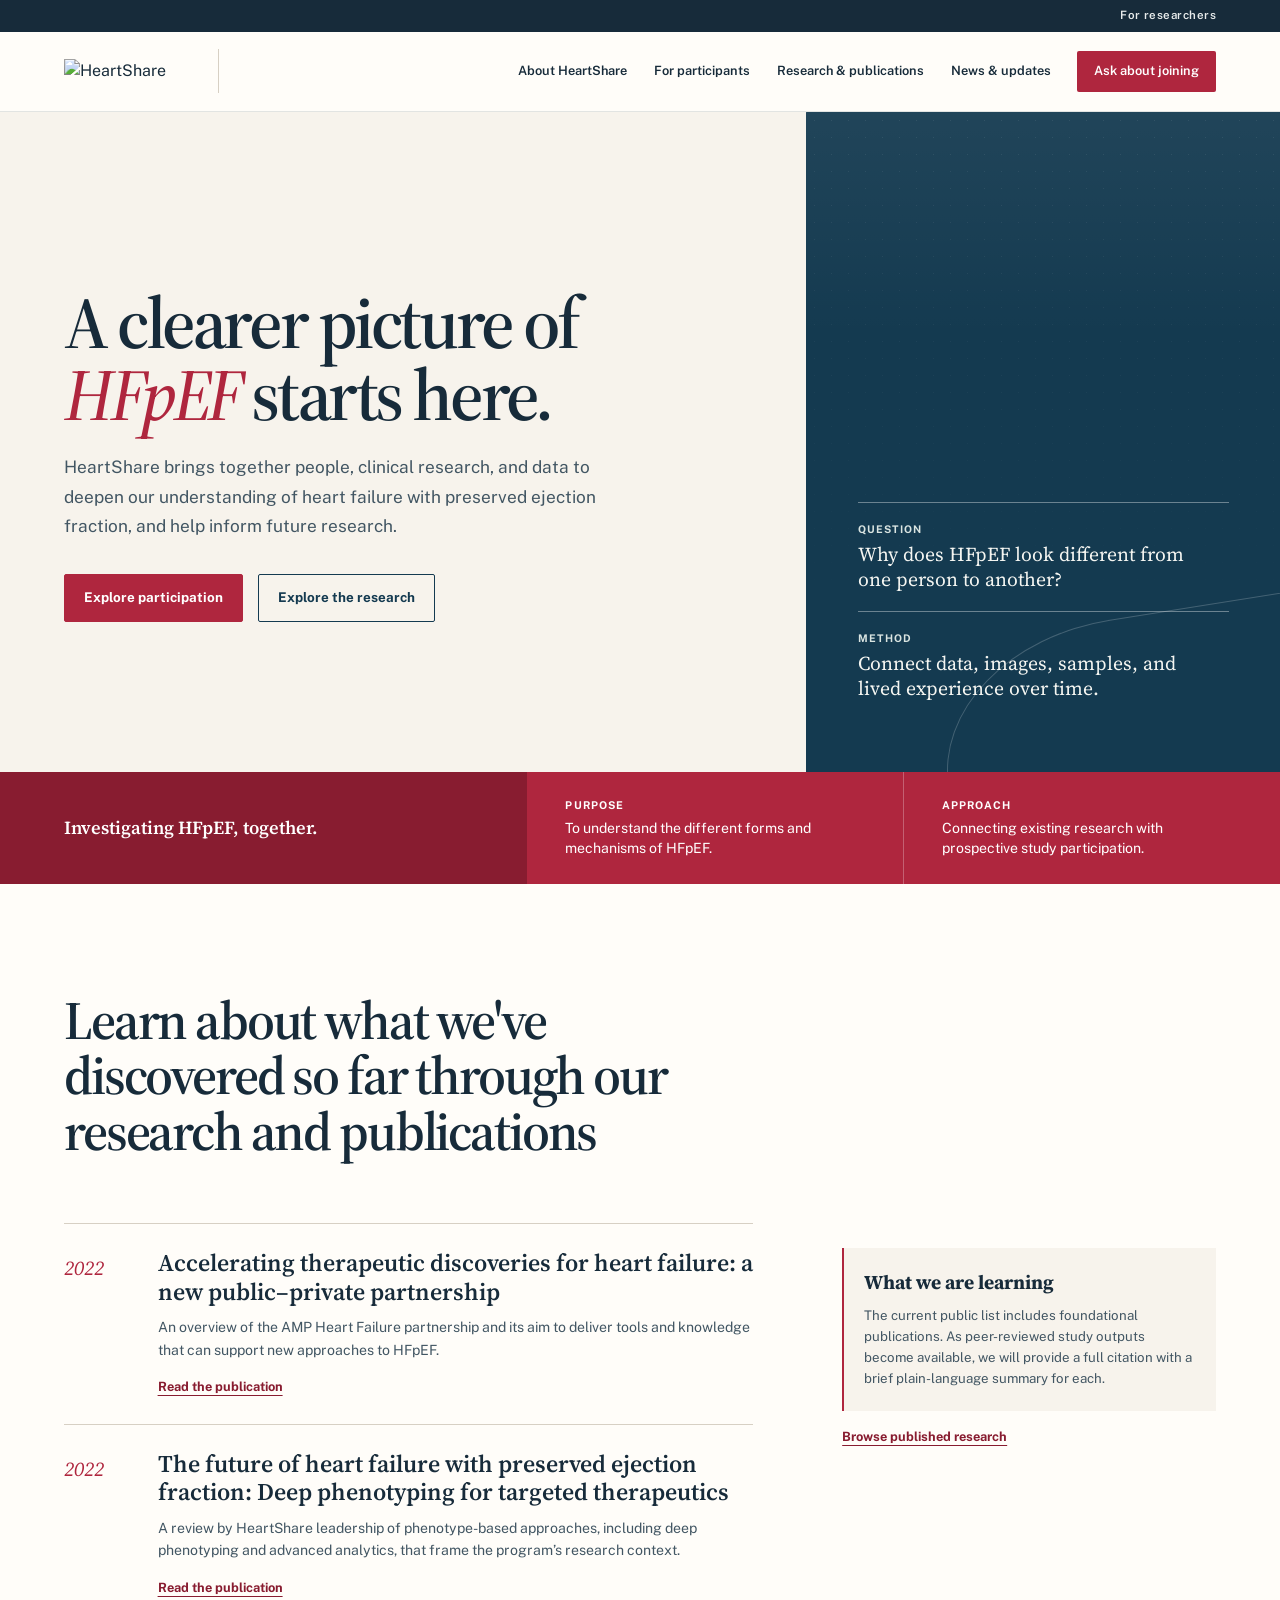
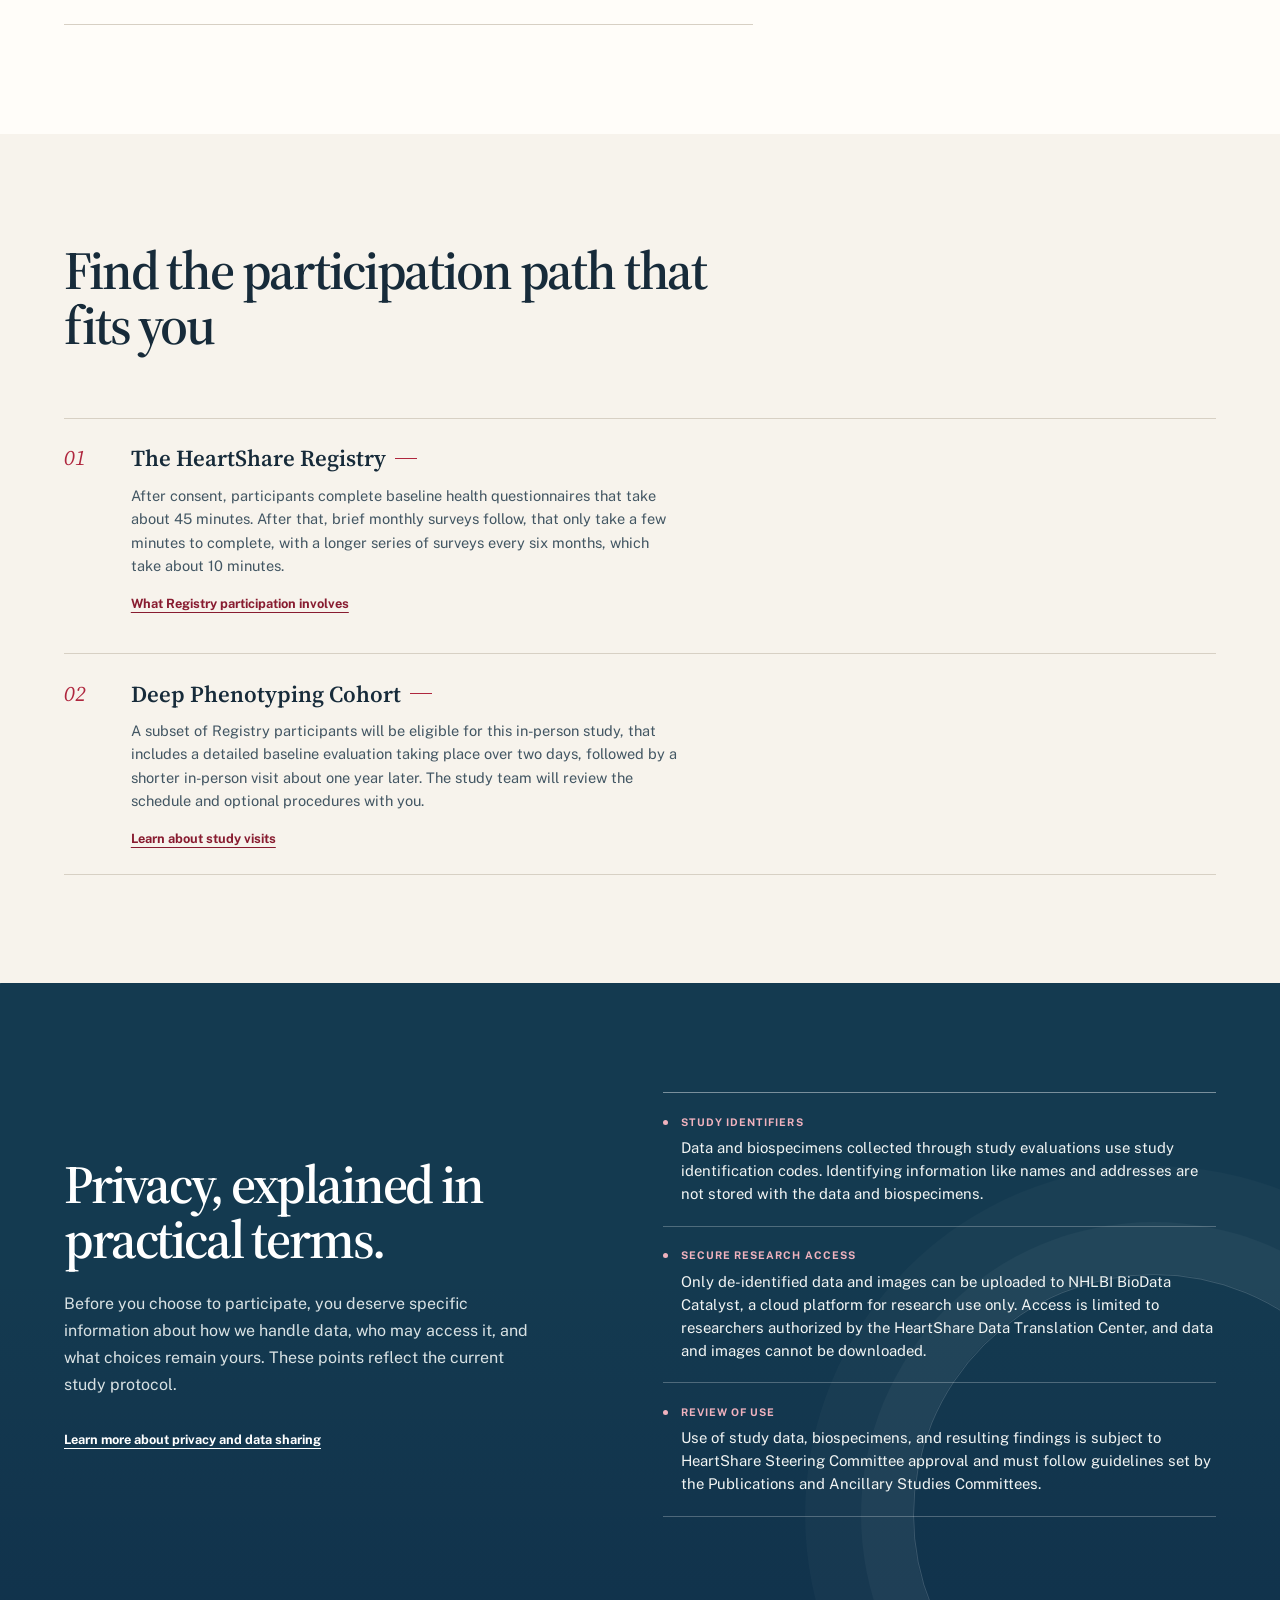
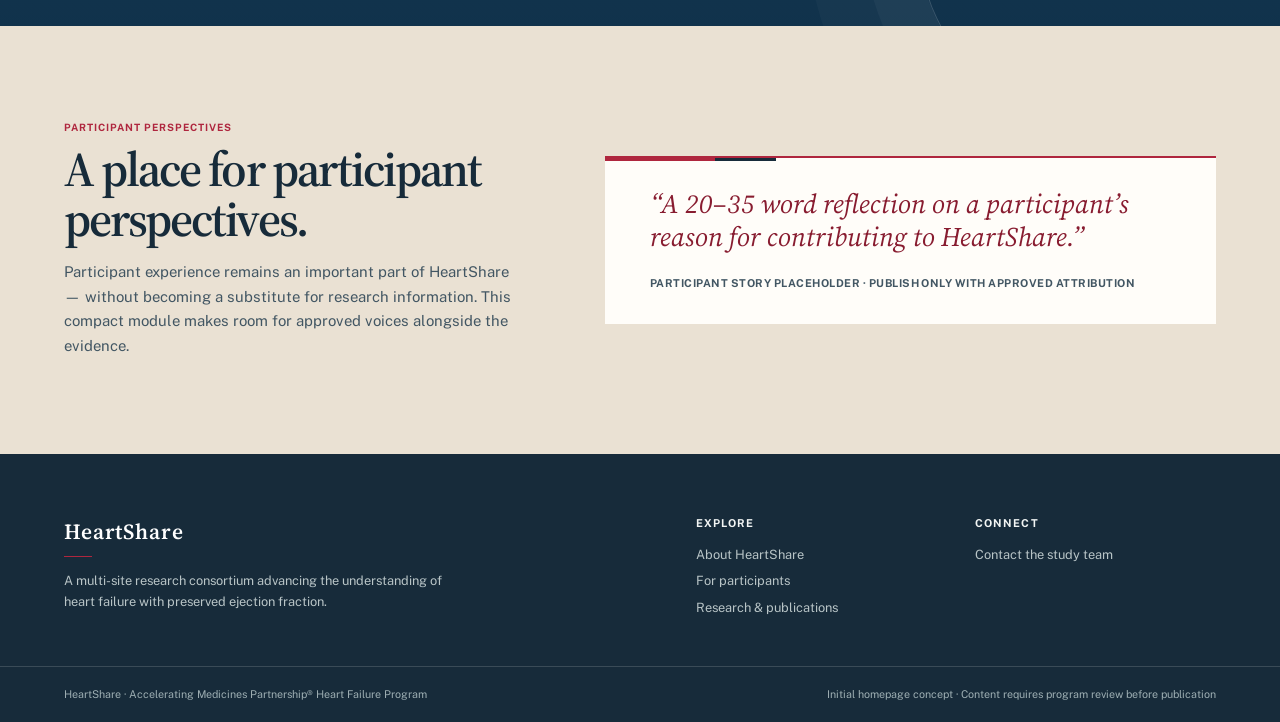
==== index.html @ 464f363c "Add files via upload" ====
<!doctype html>
<html lang="en">
  <!--
    Design: The Living Record, revised — an evidence-forward editorial healthcare experience.
    Principles: human contribution is present but not dominant; clinical clarity; research is legible; imagery is sparse and purposeful.
    Brand: official HeartShare logo recolored to the site’s original crimson #AF263E, ink blue #143A50, and charcoal #172B3A.
    Typography: Source Serif 4 for editorial display, Public Sans for highly legible operational content.
  -->
  <head>
    <meta charset="UTF-8" />
    <meta name="viewport" content="width=device-width, initial-scale=1.0, maximum-scale=1" />
    <meta name="description" content="HeartShare is an NIH/NHLBI-funded research program working to improve understanding of heart failure with preserved ejection fraction." />
    <title>HeartShare — Advancing understanding of HFpEF</title>
    <link rel="icon" type="image/png" href="images/heartshare-logo.png" />
    <link rel="preconnect" href="https://fonts.googleapis.com" />
    <link rel="preconnect" href="https://fonts.gstatic.com" crossorigin />
    <link href="https://fonts.googleapis.com/css2?family=Public+Sans:ital,wght@0,400;0,500;0,600;0,700;1,400&family=Source+Serif+4:ital,opsz,wght@0,8..60,500;0,8..60,600;0,8..60,700;1,8..60,500;1,8..60,600&display=swap" rel="stylesheet" />
    <style>
      /* The Living Record: a low-imagery research journal, made warm and participant-aware. */
      :root {
        --cream:#f7f3ec; --paper:#fffdf9; --oat:#eae1d3; --ink:#172b3a; --ink-soft:#425663;
        --navy:#143a50; --crimson:#af263e; --crimson-deep:#881c30; --sage:#a8b6a4; --sage-pale:#dce4d8;
        --line:#d7d0c4; --sans:"Public Sans",Arial,sans-serif; --serif:"Source Serif 4",Georgia,serif;
        --ease-out:cubic-bezier(.23,1,.32,1); --page-edge:clamp(1.25rem,5vw,5.5rem);
      }
      *{box-sizing:border-box} html{scroll-behavior:smooth} body{margin:0;color:var(--ink);background:var(--paper);font-family:var(--sans);font-size:16px;line-height:1.55;-webkit-font-smoothing:antialiased} img{display:block;max-width:100%} a{color:inherit} a:focus-visible,button:focus-visible{outline:3px solid var(--crimson);outline-offset:4px}
      .skip-link{position:absolute;top:-4rem;left:1rem;z-index:100;padding:.7rem 1rem;color:#fff;background:var(--navy);border-radius:3px}.skip-link:focus{top:1rem}
      .utility-bar{display:flex;justify-content:flex-end;align-items:center;gap:1.25rem;padding:.43rem var(--page-edge);color:#e8ecec;background:var(--ink);font-size:.72rem;font-weight:600;letter-spacing:.04em}.utility-bar a{text-decoration:none}.utility-bar a:hover{text-decoration:underline;text-underline-offset:3px}
      .site-header{position:sticky;top:0;z-index:30;display:flex;align-items:center;min-height:80px;padding:0 var(--page-edge);background:rgba(255,253,249,.96);border-bottom:1px solid rgba(23,43,58,.12);backdrop-filter:blur(12px)}
      .brand{display:inline-flex;align-items:center;gap:.74rem;min-width:max-content;text-decoration:none}.brand img{width:42px;height:42px;object-fit:contain}.brand-type{display:flex;flex-direction:column;line-height:1}.brand-name{font-size:1.08rem;font-weight:700;letter-spacing:.115em}.brand-subtitle{margin-top:.32rem;color:var(--ink-soft);font-size:.55rem;font-weight:600;letter-spacing:.07em}
      .main-nav{display:flex;align-items:center;gap:clamp(1rem,2.1vw,2.05rem);margin-left:auto}.main-nav a{position:relative;padding:.5rem 0;color:var(--ink);font-size:.8rem;font-weight:600;text-decoration:none}.main-nav a:not(.nav-cta)::after{position:absolute;right:0;bottom:.15rem;left:0;height:1px;content:"";background:var(--crimson);transform:scaleX(0);transform-origin:right;transition:transform 180ms var(--ease-out)}.main-nav a:not(.nav-cta):hover::after{transform:scaleX(1);transform-origin:left}.main-nav .nav-cta{padding:.66rem 1.05rem;color:#fff;background:var(--crimson);border-radius:2px;transition:background 160ms var(--ease-out),transform 160ms var(--ease-out)}.main-nav .nav-cta:hover{background:var(--crimson-deep)}.main-nav .nav-cta:active,.button:active{transform:scale(.97)}.menu-button{display:none;margin-left:auto;padding:.55rem;color:var(--ink);background:transparent;border:0;font:inherit;font-size:.82rem;font-weight:700}
      main{overflow:hidden} h1,h2,h3,p{margin-top:0}.hero{display:grid;grid-template-columns:minmax(0,1.26fr) minmax(290px,.74fr);min-height:min(660px,calc(100vh - 108px));background:var(--cream)}.hero-copy{display:flex;flex-direction:column;align-items:flex-start;justify-content:center;padding:clamp(4rem,9vw,8.4rem) clamp(1.25rem,6vw,7rem) clamp(4rem,7vw,6rem) var(--page-edge)}.program-label{display:inline-flex;align-items:center;gap:.7rem;margin:0 0 1.3rem;color:var(--crimson);font-size:.7rem;font-weight:700;letter-spacing:.12em;text-transform:uppercase}.program-label::before{width:27px;height:1px;content:"";background:currentColor}h1{max-width:650px;margin-bottom:1.45rem;font-family:var(--serif);font-size:clamp(3.15rem,5.7vw,6.1rem);font-weight:600;line-height:.98;letter-spacing:-.047em}h1 em{color:var(--crimson);font-weight:500}.hero-description{max-width:555px;margin-bottom:2rem;color:var(--ink-soft);font-size:clamp(1rem,1.35vw,1.16rem);line-height:1.7}.hero-actions{display:flex;flex-wrap:wrap;gap:.9rem}.button{display:inline-flex;align-items:center;justify-content:center;min-height:48px;padding:.78rem 1.2rem;border:1px solid var(--navy);border-radius:2px;font-size:.84rem;font-weight:700;text-decoration:none;transition:color 160ms var(--ease-out),background 160ms var(--ease-out),transform 160ms var(--ease-out)}.button-primary{color:#fff;background:var(--navy)}.button-primary:hover{background:var(--crimson);border-color:var(--crimson)}.button-secondary{color:var(--navy);background:transparent}.button-secondary:hover{color:var(--crimson);border-color:var(--crimson)}.hero-note{margin:1.4rem 0 0;color:var(--ink-soft);font-size:.77rem}
      .hero-record{position:relative;display:flex;flex-direction:column;justify-content:flex-end;min-height:100%;padding:clamp(2rem,4vw,4rem);color:#f4f5f1;background:var(--navy);overflow:hidden}.hero-record::before{position:absolute;top:0;right:0;bottom:0;left:0;content:"";opacity:.44;background-image:radial-gradient(rgba(255,255,255,.24) .8px,transparent .8px);background-size:17px 17px;mask-image:linear-gradient(180deg,black,transparent 77%)}.record-kicker,.record-lines,.record-figure{position:relative;z-index:1}.record-kicker{margin:0 0:auto;color:#f3bec8;font-size:.68rem;font-weight:700;letter-spacing:.11em;text-transform:uppercase}.record-line{padding:1.15rem 0;border-top:1px solid rgba(255,255,255,.37)}.record-line span{display:block;margin-bottom:.35rem;color:#d9e4e1;font-size:.66rem;font-weight:700;letter-spacing:.1em;text-transform:uppercase}.record-line p{max-width:335px;margin:0;font-family:var(--serif);font-size:1.23rem;line-height:1.26}.record-figure{width:100%;margin-top:2rem;padding-top:1.2rem;border-top:1px solid rgba(255,255,255,.37);color:#ced8d7;font-size:.72rem;line-height:1.5}.record-figure strong{color:#fff}
      .record-ribbon{display:grid;grid-template-columns:minmax(220px,1.4fr) repeat(2,minmax(180px,1fr));color:#fff;background:var(--crimson)}.ribbon-intro,.ribbon-fact{padding:1.6rem var(--page-edge)}.ribbon-intro{display:flex;align-items:center;gap:1rem;background:var(--crimson-deep)}.ribbon-intro img{width:32px;height:32px;filter:brightness(0) invert(1)}.ribbon-intro strong{font-family:var(--serif);font-size:1.15rem;font-weight:600;line-height:1.2}.ribbon-fact{padding-left:clamp(1.25rem,3vw,3.4rem);border-right:1px solid rgba(255,255,255,.27)}.ribbon-fact:last-child{border-right:0}.ribbon-fact span{display:block;margin-bottom:.25rem;font-size:.67rem;font-weight:700;letter-spacing:.1em;text-transform:uppercase}.ribbon-fact p{margin:0;font-size:.88rem;line-height:1.45}
      .section{padding:clamp(4.8rem,8.5vw,8.5rem) var(--page-edge)}.section-head{display:grid;grid-template-columns:minmax(0,1.12fr) minmax(260px,.58fr);gap:clamp(2rem,7vw,8rem);align-items:end;max-width:1280px;margin:0 auto clamp(2.7rem,5vw,4.5rem)}.section-head h2,.trust-content h2{margin-bottom:0;font-family:var(--serif);font-size:clamp(2.55rem,4.2vw,4.4rem);font-weight:600;line-height:1.03;letter-spacing:-.04em}.section-head p{max-width:390px;margin:0 0 .25rem;color:var(--ink-soft);font-size:.97rem;line-height:1.65}.section-head p::before{display:block;width:36px;height:1px;margin-bottom:1rem;content:"";background:var(--crimson)}
      .research{background:var(--paper)}.research-layout{display:grid;grid-template-columns:minmax(0,1.05fr) minmax(290px,.57fr);gap:clamp(2rem,7vw,7.5rem);max-width:1280px;margin:auto}.publication-list{border-top:1px solid var(--line)}.publication{display:grid;grid-template-columns:76px minmax(0,1fr);gap:1.1rem;padding:1.55rem 0;border-bottom:1px solid var(--line)}.publication-year{padding-top:.25rem;color:var(--crimson);font-family:var(--serif);font-size:1.28rem;font-style:italic}.publication-type{display:block;margin-bottom:.54rem;color:var(--ink-soft);font-size:.67rem;font-weight:700;letter-spacing:.09em;text-transform:uppercase}.publication h3{max-width:650px;margin:0 0 .6rem;font-family:var(--serif);font-size:1.5rem;font-weight:600;line-height:1.2}.publication p{max-width:610px;margin:0;color:var(--ink-soft);font-size:.88rem;line-height:1.6}.inline-link{display:inline-block;margin-top:1rem;color:var(--crimson-deep);font-size:.8rem;font-weight:700;text-decoration-thickness:1px;text-underline-offset:.26rem}.inline-link:hover{color:var(--navy)}.research-aside{align-self:start;padding-top:.2rem}.research-aside figure{margin:0}.research-aside img{width:100%;aspect-ratio:3 / 2;object-fit:cover;border-bottom:4px solid var(--crimson)}.research-aside figcaption{padding:1rem 0;color:var(--ink-soft);font-size:.74rem;line-height:1.5}.research-note{margin-top:1.35rem;padding:1.25rem 1.25rem 1.35rem;border-left:2px solid var(--crimson);background:var(--cream)}.research-note h3{margin:0 0 .45rem;font-family:var(--serif);font-size:1.22rem}.research-note p{margin:0;color:var(--ink-soft);font-size:.83rem;line-height:1.58}
      .participation{background:var(--cream)}.participation-layout{display:grid;grid-template-columns:1fr;max-width:1280px;margin:auto}.participation-mark{display:flex;flex-direction:column;justify-content:space-between;min-height:380px;padding:1.45rem 0 1rem;border-top:2px solid var(--navy);border-bottom:1px solid var(--line)}.participation-mark span{color:var(--crimson);font-size:.67rem;font-weight:700;letter-spacing:.1em;text-transform:uppercase}.participation-mark strong{max-width:310px;font-family:var(--serif);font-size:clamp(2rem,3.4vw,3.15rem);font-weight:600;line-height:1.05;letter-spacing:-.04em}.participation-mark p{margin:0;color:var(--ink-soft);font-size:.85rem;line-height:1.58}.pathways{display:grid;gap:.9rem}.pathway{display:grid;grid-template-columns:50px minmax(0,1fr);gap:1.05rem;padding:1.42rem 0;border-top:1px solid var(--line)}.pathway:last-child{border-bottom:1px solid var(--line)}.path-number{color:var(--crimson);font-family:var(--serif);font-size:1.35rem;font-style:italic}.pathway h3{margin:0 0 .42rem;font-family:var(--serif);font-size:1.43rem;font-weight:600}.pathway p{max-width:550px;margin:0;color:var(--ink-soft);font-size:.91rem;line-height:1.62}
      .trust-section{position:relative;padding:0;color:#fff;background:var(--navy);overflow:hidden}.trust-section::before{position:absolute;inset:auto -9% -130px auto;width:480px;height:480px;content:"";border:1px solid rgba(255,255,255,.17);border-radius:50%;box-shadow:0 0 0 52px rgba(255,255,255,.035),0 0 0 108px rgba(255,255,255,.024)}.trust-wrap{position:relative;z-index:1;display:grid;grid-template-columns:minmax(0,.84fr) minmax(330px,.96fr);gap:clamp(2rem,9vw,10rem);max-width:1280px;min-height:570px;margin:auto;padding:clamp(4.8rem,8.5vw,8rem) var(--page-edge)}.trust-content{align-self:center}.trust-content h2{max-width:540px;margin-bottom:1.4rem}.trust-content p{max-width:500px;color:#d9e2e4;font-size:1rem;line-height:1.7}.trust-content .inline-link{color:#fff}.trust-content .inline-link:hover{color:#f7cdd5}.trust-facts{align-self:center;border-top:1px solid rgba(255,255,255,.43)}.trust-fact{padding:1.28rem 0;border-bottom:1px solid rgba(255,255,255,.25)}.trust-fact span{display:block;margin-bottom:.38rem;color:#f0b2be;font-size:.66rem;font-weight:700;letter-spacing:.1em;text-transform:uppercase}.trust-fact p{margin:0;color:#f2f5f4;font-size:.93rem;line-height:1.55}.trust-note{margin-top:1rem!important;color:#bfd0d5!important;font-size:.74rem!important;line-height:1.5!important}
      .community-section{padding:clamp(4.6rem,7.5vw,7rem) var(--page-edge);background:var(--oat)}.community-inner{display:grid;grid-template-columns:minmax(0,.85fr) minmax(280px,1.15fr);gap:clamp(2rem,7vw,8rem);align-items:center;max-width:1280px;margin:auto}.community-inner h2{margin-bottom:1rem;font-family:var(--serif);font-size:clamp(2.25rem,3.8vw,3.8rem);font-weight:600;line-height:1.03;letter-spacing:-.04em}.community-inner p{max-width:470px;margin:0;color:var(--ink-soft);font-size:.93rem;line-height:1.65}.community-quote{padding:1.8rem clamp(1.5rem,3.5vw,2.8rem);border-top:2px solid var(--crimson);background:var(--paper)}.community-quote blockquote{margin:0 0 1rem;color:var(--crimson-deep);font-family:var(--serif);font-size:clamp(1.25rem,2.1vw,1.8rem);font-style:italic;line-height:1.25}.community-quote cite{color:var(--ink-soft);font-size:.68rem;font-style:normal;font-weight:700;letter-spacing:.045em;text-transform:uppercase}
      .next-section{padding-bottom:clamp(4.8rem,8.5vw,8rem);background:var(--cream)}.next-inner{display:grid;grid-template-columns:minmax(0,1fr) minmax(260px,.7fr);gap:2rem;align-items:end;max-width:1280px;margin:auto;padding:clamp(4.6rem,7.5vw,7.2rem) var(--page-edge) 0;border-top:1px solid var(--line)}.next-inner h2{max-width:720px;margin-bottom:0;font-family:var(--serif);font-size:clamp(2.4rem,4.4vw,4.35rem);font-weight:600;line-height:1.04;letter-spacing:-.04em}.next-links{display:flex;flex-direction:column;align-items:flex-start;gap:.8rem}.next-links .button{min-width:210px}
      footer{color:#e5ecec;background:var(--ink)}.footer-main{display:grid;grid-template-columns:minmax(240px,1.6fr) repeat(2,minmax(130px,.65fr));gap:2.4rem;max-width:1280px;margin:auto;padding:3.8rem var(--page-edge) 2.6rem}.footer-brand{margin-bottom:.9rem}.footer-brand .brand-name,.footer-brand .brand-subtitle{color:#fff}.footer-copy{max-width:380px;margin:0;color:#b9c5c7;font-size:.8rem;line-height:1.6}.footer-column h3{margin:0 0 .8rem;color:#f2f5f4;font-size:.68rem;letter-spacing:.1em;text-transform:uppercase}.footer-column a{display:block;width:fit-content;margin:.42rem 0;color:#b9c5c7;font-size:.8rem;text-decoration:none}.footer-column a:hover{color:#fff;text-decoration:underline;text-underline-offset:3px}.footer-bottom{display:flex;flex-wrap:wrap;justify-content:space-between;gap:.5rem 1.5rem;max-width:1280px;margin:auto;padding:1.2rem var(--page-edge);border-top:1px solid rgba(255,255,255,.15);color:#9eafb3;font-size:.67rem}
      @media (prefers-reduced-motion:no-preference){.hero-copy{animation:rise-in 620ms var(--ease-out) both}.hero-record{animation:fade-in 720ms var(--ease-out) 80ms both}@keyframes rise-in{from{opacity:0;transform:translateY(18px)}to{opacity:1;transform:translateY(0)}}@keyframes fade-in{from{opacity:0}to{opacity:1}}}
      @media(max-width:1000px){.main-nav{gap:1rem}.main-nav a{font-size:.72rem}.hero{grid-template-columns:minmax(0,1.1fr) minmax(260px,.72fr)}.hero-copy{padding-right:2rem}}
      @media(max-width:780px){.utility-bar{justify-content:center}.site-header{min-height:70px}.brand img{width:36px;height:36px}.brand-name{font-size:.95rem}.brand-subtitle{font-size:.49rem}.menu-button{display:inline-flex}.main-nav{position:absolute;top:100%;right:0;left:0;display:none;padding:.9rem var(--page-edge) 1.3rem;background:var(--paper);border-bottom:1px solid var(--line);box-shadow:0 12px 20px rgba(23,43,58,.09)}.main-nav[data-open="true"]{display:grid;gap:.25rem}.main-nav a{padding:.72rem 0;font-size:.9rem}.main-nav .nav-cta{display:inline-flex;width:fit-content;margin-top:.5rem;padding:.62rem .9rem}.hero,.research-layout,.participation-layout,.trust-wrap,.community-inner,.next-inner,.footer-main{grid-template-columns:1fr}.hero-copy{padding:4.5rem var(--page-edge) 3rem}.hero-record{min-height:380px;padding:2rem var(--page-edge)}.record-kicker{margin-bottom:3rem}.record-figure{margin-top:1.3rem}.record-ribbon{grid-template-columns:1fr}.ribbon-intro,.ribbon-fact{padding:1.2rem var(--page-edge)}.ribbon-fact{border-right:0;border-bottom:1px solid rgba(255,255,255,.24)}.section-head{grid-template-columns:1fr;gap:1.4rem;margin-bottom:2.5rem}.research-layout{gap:2.6rem}.research-aside{max-width:560px}.participation-mark{min-height:240px}.trust-wrap{min-height:0}.next-links{margin-top:.5rem}.footer-main{gap:1.8rem}}
      @media(max-width:460px){.utility-bar{gap:.8rem;padding-inline:1rem;font-size:.62rem}h1{font-size:3.05rem}.hero-actions,.hero-actions .button{width:100%}.publication{grid-template-columns:48px minmax(0,1fr)}.publication h3{font-size:1.3rem}.community-quote{padding:1.5rem}.next-links .button{width:100%}}
      /* Official-logo treatment and low-ornament rule: no heartbeat, pulse, or EKG graphics. */
      :root{--ink:#172b3a;--ink-soft:#425663;--navy:#143a50;--crimson:#af263e;--crimson-deep:#881c30;--sage:#a8b6a4;--sage-pale:#dce4d8;--line:#d7d0c4}.brand-logo{gap:0;margin-right:auto;padding:10px 28px 10px 0;border-right:1px solid var(--line)}.brand-logo img{width:126px;height:auto;max-height:65px;object-fit:contain}.footer-wordmark{display:inline-block;margin:0 0 .9rem;color:#fff;font-family:var(--serif);font-size:1.35rem;font-weight:600;letter-spacing:.04em;text-decoration:none}.footer-wordmark::after{display:block;width:28px;height:1px;margin-top:.45rem;content:"";background:var(--crimson)}.record-ribbon{background:var(--crimson)}.ribbon-intro{background:var(--crimson-deep)}.hero-record{background-color:var(--navy);background-image:linear-gradient(115deg,rgba(255,255,255,.075) 0 1px,transparent 1px 31px),linear-gradient(180deg,rgba(255,255,255,.055),transparent 34%)}.trust-section{background-color:var(--navy);background-image:linear-gradient(130deg,rgba(255,255,255,.055) 0 1px,transparent 1px 28px),linear-gradient(0deg,rgba(1,15,56,.18),transparent 55%)}.hero-record::before{background-image:radial-gradient(rgba(255,255,255,.19) .8px,transparent .8px)}.hero-record::after{position:absolute;right:-8%;bottom:-19%;width:78%;height:42%;content:"";border:1px solid rgba(255,255,255,.2);border-radius:50% 0 0 0;transform:rotate(-9deg)}.trust-fact span{color:#f0b2be}.trust-fact{position:relative;padding-left:1.1rem}.trust-fact::before{position:absolute;top:1.65rem;left:0;width:5px;height:5px;content:"";background:#f0b2be;border-radius:50%}.hero-participant-line{display:block;max-width:535px;margin:-.35rem 0 1.45rem;padding-top:1rem;border-top:1px solid var(--line);color:var(--ink-soft);font-size:.82rem;line-height:1.45}.hero-participant-line span{display:block;margin-bottom:.22rem;color:var(--crimson);font-size:.64rem;font-weight:700;letter-spacing:.085em;text-transform:uppercase}.hero-actions .button-primary{background:var(--crimson);border-color:var(--crimson)}.hero-actions .button-primary:hover{background:var(--crimson-deep);border-color:var(--crimson-deep)}.publication-type{position:relative;padding-left:.75rem}.publication-type::before{position:absolute;top:.32rem;left:0;width:.36rem;height:.36rem;content:"";background:var(--crimson);border-radius:50%}.pathway h3::after{display:inline-block;width:22px;height:1px;margin:0 0 .36rem .6rem;content:"";background:var(--crimson);vertical-align:middle}.community-inner h2::before{display:block;margin-bottom:.75rem;color:var(--crimson);font-family:var(--sans);font-size:.63rem;font-weight:700;letter-spacing:.1em;text-transform:uppercase;content:"Participant perspectives"}.research-aside .participation-purpose{margin:0 0 1.1rem;padding:0 0 .85rem;border-bottom:1px solid var(--line);color:var(--crimson-deep);font-family:var(--serif);font-size:1.06rem;line-height:1.35}.community-quote{position:relative;overflow:hidden}.community-quote::before{position:absolute;top:0;left:0;width:100%;height:3px;content:"";background:linear-gradient(90deg,var(--crimson) 0 18%,var(--ink) 18% 28%,transparent 28%)}.community-quote blockquote{position:relative}.community-quote cite{position:relative}@media(max-width:780px){.brand-logo{padding-right:15px}.brand-logo img{width:102px;max-height:53px}.hero-participant-line{margin-top:0}}
    </style>
  </head>
  <body>
    <a class="skip-link" href="#main-content">Skip to main content</a>
    <div class="utility-bar"><a href="https://amphf.org/for-scientists/">For researchers</a></div>
    <header id="top" class="site-header">
      <a class="brand brand-logo" href="#top" aria-label="HeartShare home"><img src="images/heartshare-logo.png" alt="HeartShare" /></a>
      <button class="menu-button" type="button" aria-expanded="false" aria-controls="site-navigation">Menu</button>
      <nav id="site-navigation" class="main-nav" aria-label="Main navigation" data-open="false">
        <a href="https://amphf.org/about/">About HeartShare</a><a href="#participant-paths">For participants</a><a href="#research">Research &amp; publications</a><a href="https://amphf.org/news-and-updates/in-the-news/">News &amp; updates</a><a class="nav-cta" href="mailto:heartsharestudy@northwestern.edu?subject=HeartShare%20study%20inquiry">Ask about joining</a>
      </nav>
    </header>
    <main id="main-content">
      <section class="hero" aria-labelledby="hero-heading">
        <div class="hero-copy">
          <h1 id="hero-heading">A clearer picture of <em>HFpEF</em> starts here.</h1>
          <p class="hero-description">HeartShare brings together people, clinical research, and data to deepen our understanding of heart failure with preserved ejection fraction, and help inform future research.</p>
          <div class="hero-actions"><a class="button button-primary" href="#participant-paths">Explore participation</a><a class="button button-secondary" href="#research">Explore the research</a></div>
        </div>
        <aside class="hero-record" aria-label="HeartShare research overview">
          <div class="record-lines">
            <div class="record-line"><span>Question</span><p>Why does HFpEF look different from one person to another?</p></div>
            <div class="record-line"><span>Method</span><p>Connect data, images, samples, and lived experience over time.</p></div>
          </div>
        </aside>
      </section>
      <section class="record-ribbon" aria-label="HeartShare at a glance"><div class="ribbon-intro"><strong>Investigating HFpEF, together.</strong></div><div class="ribbon-fact"><span>Purpose</span><p>To understand the different forms and mechanisms of HFpEF.</p></div><div class="ribbon-fact"><span>Approach</span><p>Connecting existing research with prospective study participation.</p></div></section>
      <section id="research" class="section research" aria-labelledby="research-heading">
        <div class="section-head"><h2 id="research-heading">Learn about what we've discovered so far through our research and publications</h2></div>
        <div class="research-layout">
          <div class="publication-list">
            <article class="publication"><div class="publication-year">2022</div><div><h3>Accelerating therapeutic discoveries for heart failure: a new public–private partnership</h3><p>An overview of the AMP Heart Failure partnership and its aim to deliver tools and knowledge that can support new approaches to HFpEF.</p><a class="inline-link" href="https://doi.org/10.1038/d41573-022-00158-3">Read the publication</a></div></article>
            <article class="publication"><div class="publication-year">2022</div><div><h3>The future of heart failure with preserved ejection fraction: Deep phenotyping for targeted therapeutics</h3><p>A review by HeartShare leadership of phenotype-based approaches, including deep phenotyping and advanced analytics, that frame the program’s research context.</p><a class="inline-link" href="https://doi.org/10.1007/s00059-022-05124-8">Read the publication</a></div></article>
          </div>
          <aside class="research-aside"><div class="research-note"><h3>What we are learning</h3><p>The current public list includes foundational publications. As peer-reviewed study outputs become available, we will provide a full citation with a brief plain-language summary for each.</p></div><a class="inline-link" href="https://amphf.org/news-and-updates/published-research/">Browse published research</a></aside>
        </div>
      </section>
      <section id="participant-paths" class="section participation" aria-labelledby="participation-heading">
        <div class="section-head"><h2 id="participation-heading">Find the participation path that fits you</h2></div>
        <div class="participation-layout">
          <div class="pathways">
            <article class="pathway"><div class="path-number">01</div><div><h3>The HeartShare Registry</h3><p>After consent, participants complete baseline health questionnaires that take about 45 minutes. After that, brief monthly surveys follow, that only take a few minutes to complete, with a longer series of surveys every six months, which take about 10 minutes.</p><a class="inline-link" href="https://amphf.org/join/">What Registry participation involves</a></div></article>
            <article class="pathway"><div class="path-number">02</div><div><h3>Deep Phenotyping Cohort</h3><p>A subset of Registry participants will be eligible for this in-person study, that includes a detailed baseline evaluation taking place over two days, followed by a shorter in-person visit about one year later. The study team will review the schedule and optional procedures with you.</p><a class="inline-link" href="https://amphf.org/join/">Learn about study visits</a></div></article>
          </div>
        </div>
      </section>
      <section id="trust" class="trust-section" aria-labelledby="trust-heading"><div class="trust-wrap"><div class="trust-content"><h2 id="trust-heading">Privacy, explained in practical terms.</h2><p>Before you choose to participate, you deserve specific information about how we handle data, who may access it, and what choices remain yours. These points reflect the current study protocol.</p><a class="inline-link" href="https://amphf.org/for-scientists/data-sharing/">Learn more about privacy and data sharing</a></div><div class="trust-facts"><div class="trust-fact"><span>Study identifiers</span><p>Data and biospecimens collected through study evaluations use study identification codes. Identifying information like names and addresses are not stored with the data and biospecimens.</p></div><div class="trust-fact"><span>Secure research access</span><p>Only de-identified data and images can be uploaded to NHLBI BioData Catalyst, a cloud platform for research use only. Access is limited to researchers authorized by the HeartShare Data Translation Center, and data and images cannot be downloaded.</p></div><div class="trust-fact"><span>Review of use</span><p>Use of study data, biospecimens, and resulting findings is subject to HeartShare Steering Committee approval and must follow guidelines set by the Publications and Ancillary Studies Committees.</p></div></div></div></section>
      <section class="community-section" aria-labelledby="voices-heading"><div class="community-inner"><div><h2 id="voices-heading">A place for participant perspectives.</h2><p>Participant experience remains an important part of HeartShare — without becoming a substitute for research information. This compact module makes room for approved voices alongside the evidence.</p></div><div class="community-quote"><blockquote>“A 20–35 word reflection on a participant’s reason for contributing to HeartShare.”</blockquote><cite>Participant story placeholder · Publish only with approved attribution</cite></div></div></section>
    </main>
    <footer><div class="footer-main"><div><a class="footer-wordmark" href="#top">HeartShare</a><p class="footer-copy">A multi-site research consortium advancing the understanding of heart failure with preserved ejection fraction.</p></div><div class="footer-column"><h3>Explore</h3><a href="https://amphf.org/about/">About HeartShare</a><a href="#participant-paths">For participants</a><a href="#research">Research &amp; publications</a></div><div class="footer-column"><h3>Connect</h3><a href="https://amphf.org/contact/">Contact the study team</a></div></div><div class="footer-bottom"><span>HeartShare · Accelerating Medicines Partnership® Heart Failure Program</span><span>Initial homepage concept · Content requires program review before publication</span></div></footer>
    <script>
      /* Design: mobile navigation is deliberately simple, discoverable, and motion-light. */
      const menuButton = document.querySelector('.menu-button');
      const navigation = document.querySelector('.main-nav');
      menuButton.addEventListener('click', () => { const nextState = navigation.dataset.open !== 'true'; navigation.dataset.open = String(nextState); menuButton.setAttribute('aria-expanded', String(nextState)); menuButton.textContent = nextState ? 'Close' : 'Menu'; });
      navigation.querySelectorAll('a').forEach((link) => link.addEventListener('click', () => { navigation.dataset.open = 'false'; menuButton.setAttribute('aria-expanded', 'false'); menuButton.textContent = 'Menu'; }));
    </script>
  </body>
</html>
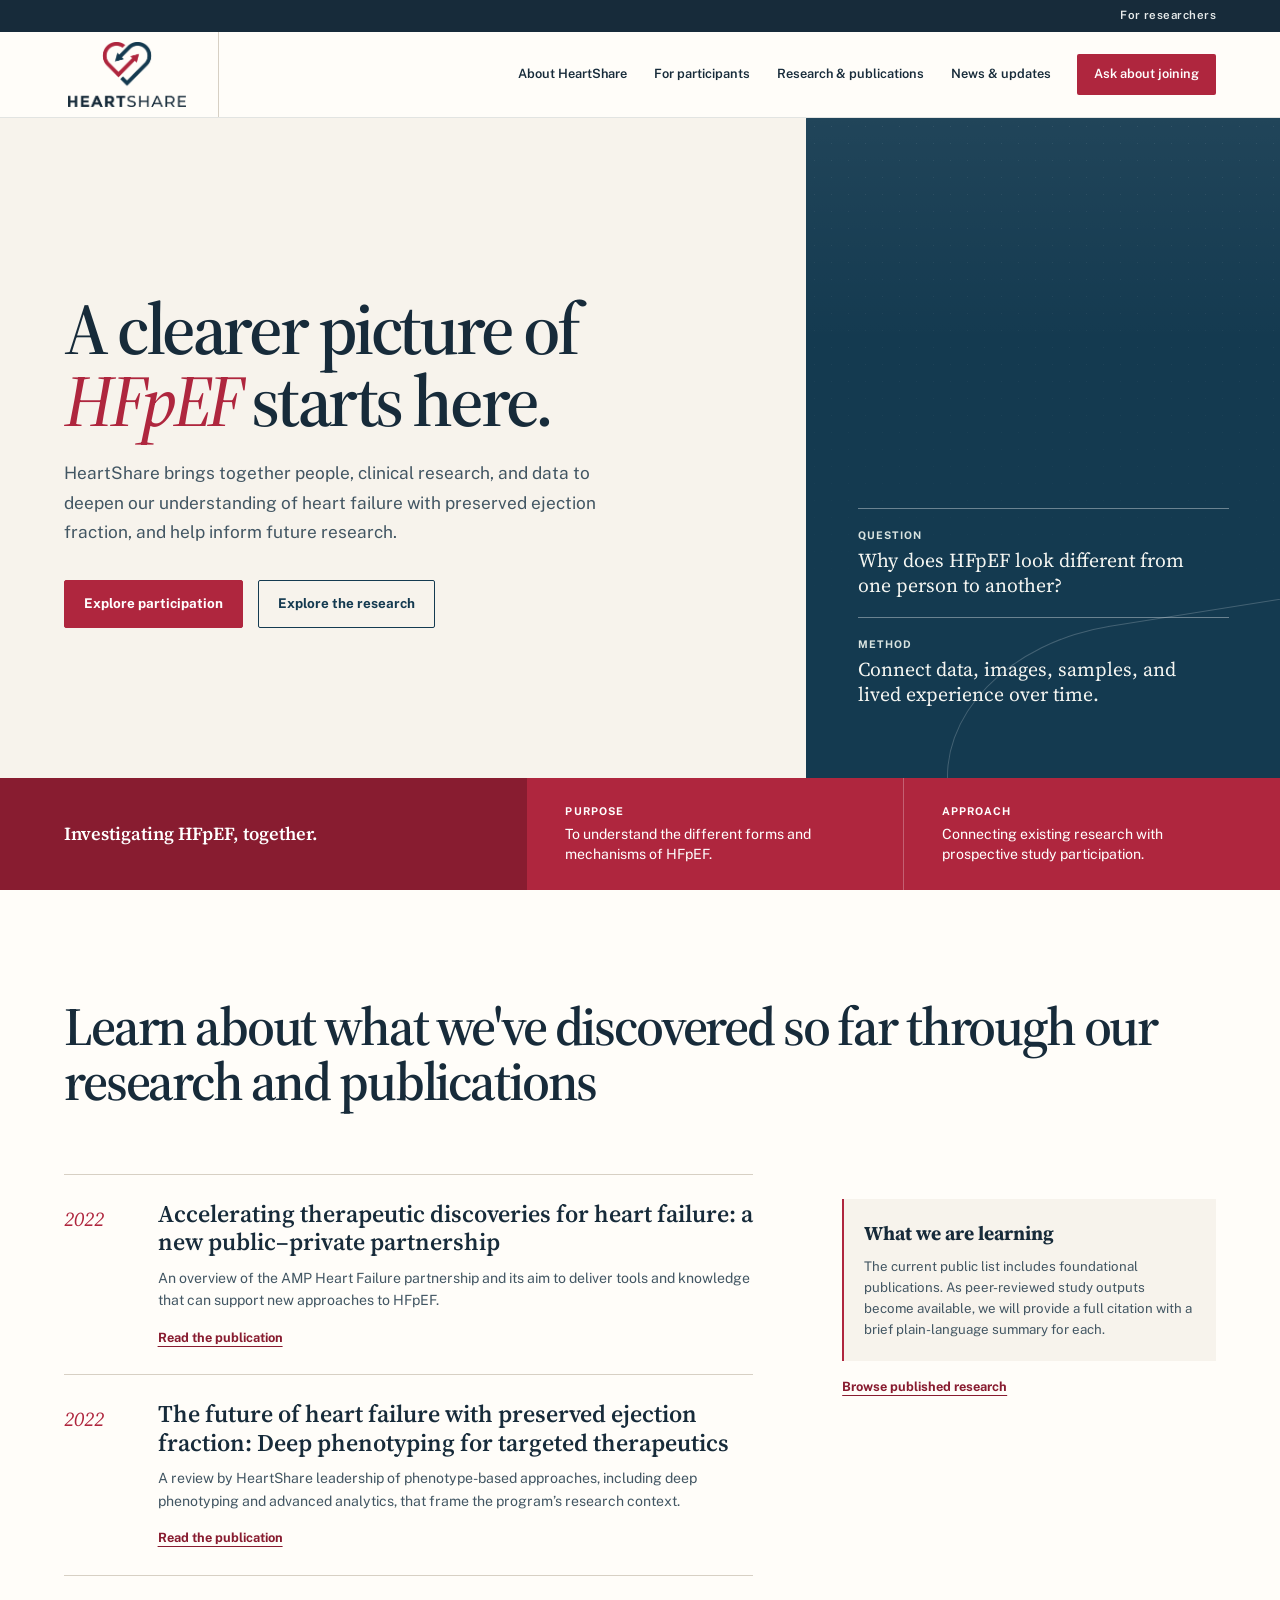
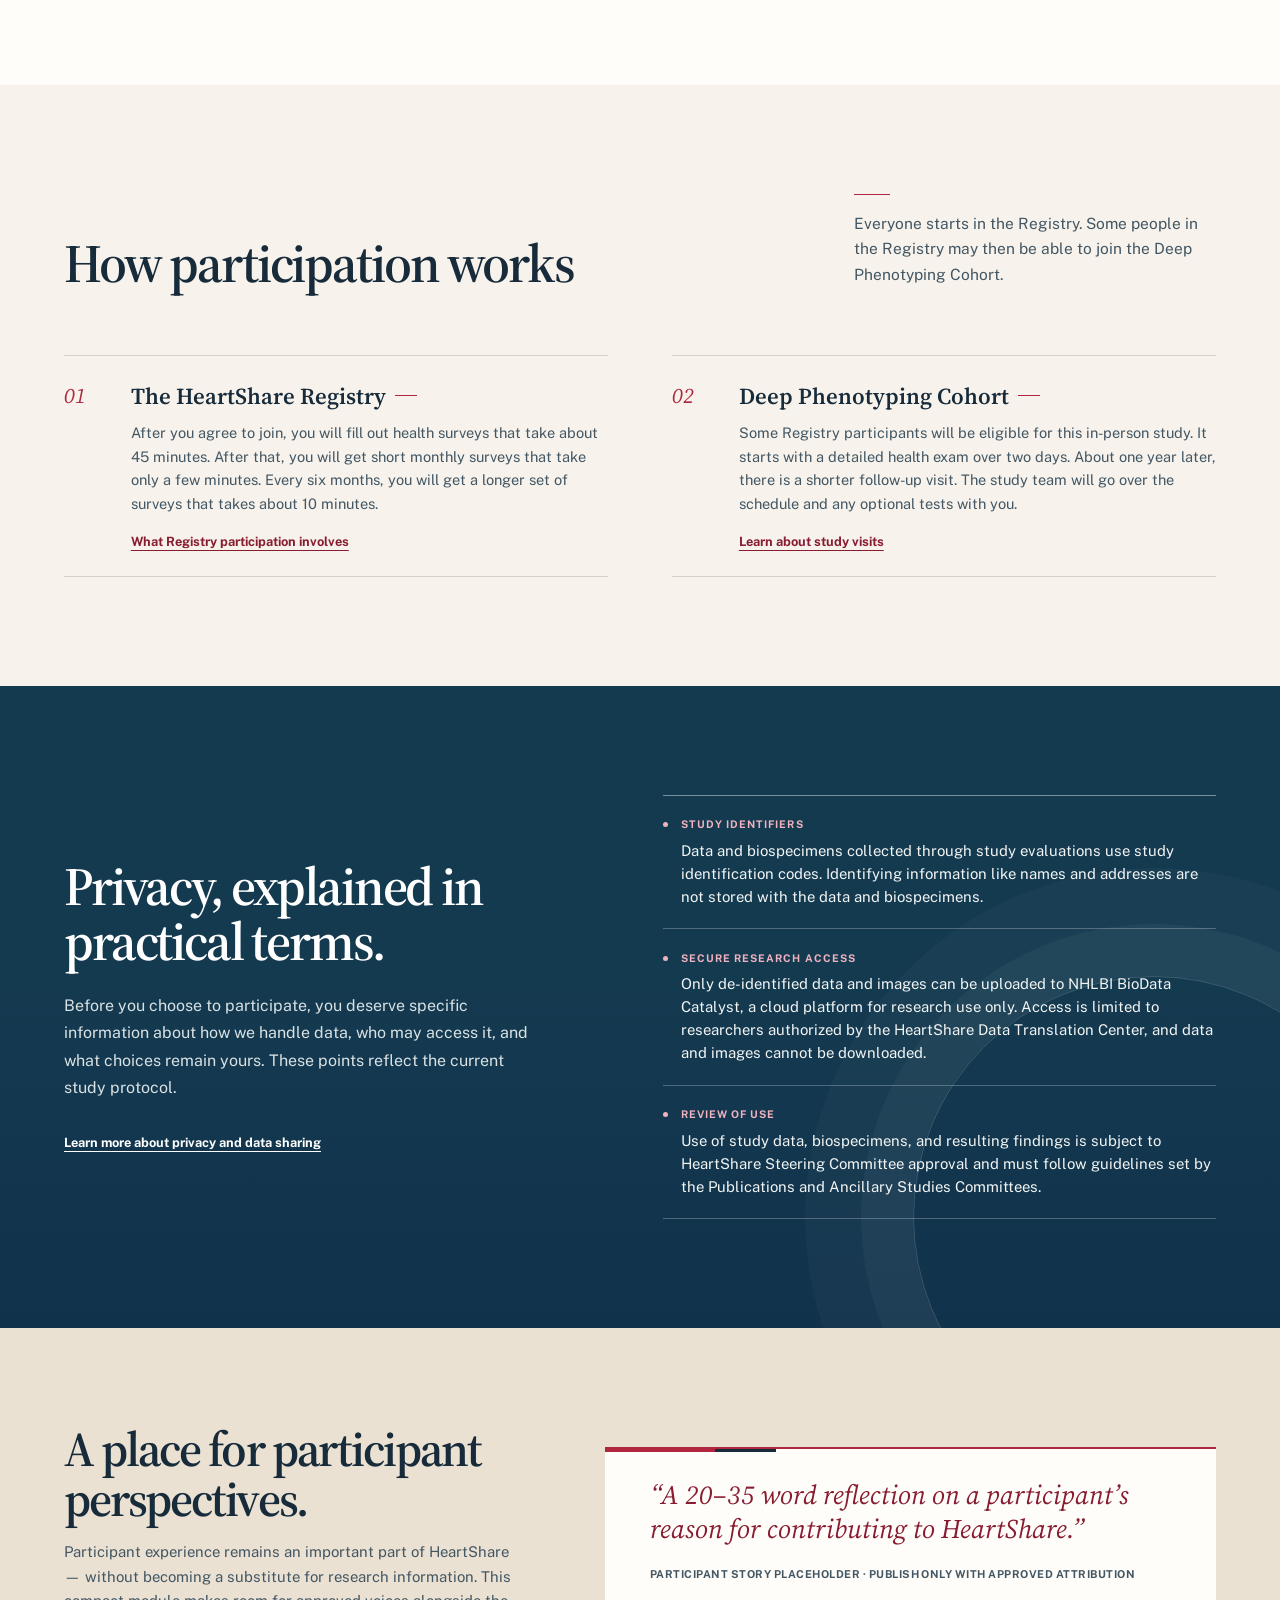
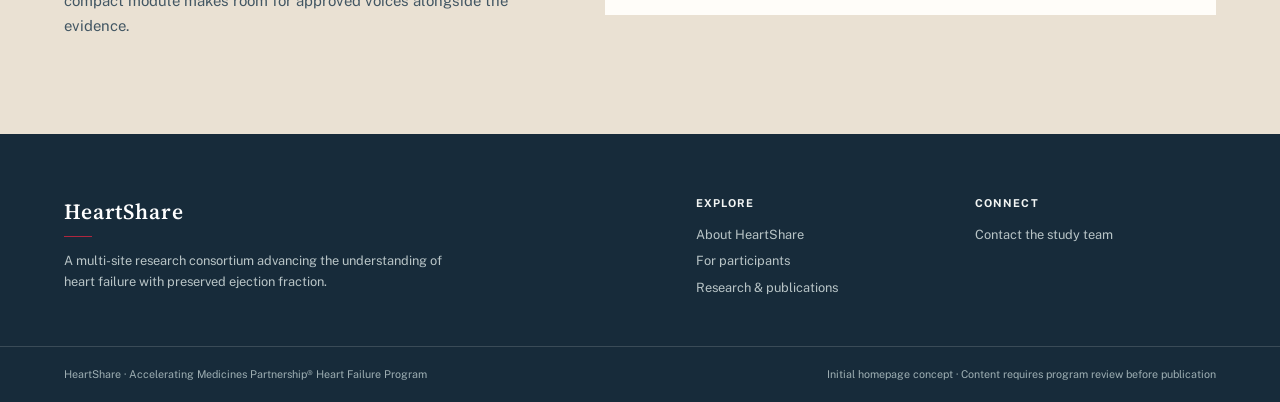
==== commit 7e88f3b4: "Widen layout, fix phone hero, simplify participation copy, tidy CSS - Re-enable pinch-to-zoom (drop " ====
--- a/index.html
+++ b/index.html
@@ -8,10 +8,10 @@
   -->
   <head>
     <meta charset="UTF-8" />
-    <meta name="viewport" content="width=device-width, initial-scale=1.0, maximum-scale=1" />
+    <meta name="viewport" content="width=device-width, initial-scale=1.0" />
     <meta name="description" content="HeartShare is an NIH/NHLBI-funded research program working to improve understanding of heart failure with preserved ejection fraction." />
     <title>HeartShare — Advancing understanding of HFpEF</title>
-    <link rel="icon" type="image/png" href="images/heartshare-logo.png" />
+    <link rel="icon" type="image/png" href="heartshare-logo.png" />
     <link rel="preconnect" href="https://fonts.googleapis.com" />
     <link rel="preconnect" href="https://fonts.gstatic.com" crossorigin />
     <link href="https://fonts.googleapis.com/css2?family=Public+Sans:ital,wght@0,400;0,500;0,600;0,700;1,400&family=Source+Serif+4:ital,opsz,wght@0,8..60,500;0,8..60,600;0,8..60,700;1,8..60,500;1,8..60,600&display=swap" rel="stylesheet" />
@@ -19,39 +19,39 @@
       /* The Living Record: a low-imagery research journal, made warm and participant-aware. */
       :root {
         --cream:#f7f3ec; --paper:#fffdf9; --oat:#eae1d3; --ink:#172b3a; --ink-soft:#425663;
-        --navy:#143a50; --crimson:#af263e; --crimson-deep:#881c30; --sage:#a8b6a4; --sage-pale:#dce4d8;
-        --line:#d7d0c4; --sans:"Public Sans",Arial,sans-serif; --serif:"Source Serif 4",Georgia,serif;
+        --navy:#143a50; --crimson:#af263e; --crimson-deep:#881c30; --line:#d7d0c4;
+        --sans:"Public Sans",Arial,sans-serif; --serif:"Source Serif 4",Georgia,serif;
         --ease-out:cubic-bezier(.23,1,.32,1); --page-edge:clamp(1.25rem,5vw,5.5rem);
       }
       *{box-sizing:border-box} html{scroll-behavior:smooth} body{margin:0;color:var(--ink);background:var(--paper);font-family:var(--sans);font-size:16px;line-height:1.55;-webkit-font-smoothing:antialiased} img{display:block;max-width:100%} a{color:inherit} a:focus-visible,button:focus-visible{outline:3px solid var(--crimson);outline-offset:4px}
       .skip-link{position:absolute;top:-4rem;left:1rem;z-index:100;padding:.7rem 1rem;color:#fff;background:var(--navy);border-radius:3px}.skip-link:focus{top:1rem}
       .utility-bar{display:flex;justify-content:flex-end;align-items:center;gap:1.25rem;padding:.43rem var(--page-edge);color:#e8ecec;background:var(--ink);font-size:.72rem;font-weight:600;letter-spacing:.04em}.utility-bar a{text-decoration:none}.utility-bar a:hover{text-decoration:underline;text-underline-offset:3px}
       .site-header{position:sticky;top:0;z-index:30;display:flex;align-items:center;min-height:80px;padding:0 var(--page-edge);background:rgba(255,253,249,.96);border-bottom:1px solid rgba(23,43,58,.12);backdrop-filter:blur(12px)}
-      .brand{display:inline-flex;align-items:center;gap:.74rem;min-width:max-content;text-decoration:none}.brand img{width:42px;height:42px;object-fit:contain}.brand-type{display:flex;flex-direction:column;line-height:1}.brand-name{font-size:1.08rem;font-weight:700;letter-spacing:.115em}.brand-subtitle{margin-top:.32rem;color:var(--ink-soft);font-size:.55rem;font-weight:600;letter-spacing:.07em}
+      /* Official-logo treatment and low-ornament rule: no heartbeat, pulse, or EKG graphics. */
+      .brand-logo{display:inline-flex;align-items:center;min-width:max-content;margin-right:auto;padding:10px 28px 10px 0;border-right:1px solid var(--line);text-decoration:none}.brand-logo img{width:126px;height:auto;max-height:65px;object-fit:contain}
       .main-nav{display:flex;align-items:center;gap:clamp(1rem,2.1vw,2.05rem);margin-left:auto}.main-nav a{position:relative;padding:.5rem 0;color:var(--ink);font-size:.8rem;font-weight:600;text-decoration:none}.main-nav a:not(.nav-cta)::after{position:absolute;right:0;bottom:.15rem;left:0;height:1px;content:"";background:var(--crimson);transform:scaleX(0);transform-origin:right;transition:transform 180ms var(--ease-out)}.main-nav a:not(.nav-cta):hover::after{transform:scaleX(1);transform-origin:left}.main-nav .nav-cta{padding:.66rem 1.05rem;color:#fff;background:var(--crimson);border-radius:2px;transition:background 160ms var(--ease-out),transform 160ms var(--ease-out)}.main-nav .nav-cta:hover{background:var(--crimson-deep)}.main-nav .nav-cta:active,.button:active{transform:scale(.97)}.menu-button{display:none;margin-left:auto;padding:.55rem;color:var(--ink);background:transparent;border:0;font:inherit;font-size:.82rem;font-weight:700}
-      main{overflow:hidden} h1,h2,h3,p{margin-top:0}.hero{display:grid;grid-template-columns:minmax(0,1.26fr) minmax(290px,.74fr);min-height:min(660px,calc(100vh - 108px));background:var(--cream)}.hero-copy{display:flex;flex-direction:column;align-items:flex-start;justify-content:center;padding:clamp(4rem,9vw,8.4rem) clamp(1.25rem,6vw,7rem) clamp(4rem,7vw,6rem) var(--page-edge)}.program-label{display:inline-flex;align-items:center;gap:.7rem;margin:0 0 1.3rem;color:var(--crimson);font-size:.7rem;font-weight:700;letter-spacing:.12em;text-transform:uppercase}.program-label::before{width:27px;height:1px;content:"";background:currentColor}h1{max-width:650px;margin-bottom:1.45rem;font-family:var(--serif);font-size:clamp(3.15rem,5.7vw,6.1rem);font-weight:600;line-height:.98;letter-spacing:-.047em}h1 em{color:var(--crimson);font-weight:500}.hero-description{max-width:555px;margin-bottom:2rem;color:var(--ink-soft);font-size:clamp(1rem,1.35vw,1.16rem);line-height:1.7}.hero-actions{display:flex;flex-wrap:wrap;gap:.9rem}.button{display:inline-flex;align-items:center;justify-content:center;min-height:48px;padding:.78rem 1.2rem;border:1px solid var(--navy);border-radius:2px;font-size:.84rem;font-weight:700;text-decoration:none;transition:color 160ms var(--ease-out),background 160ms var(--ease-out),transform 160ms var(--ease-out)}.button-primary{color:#fff;background:var(--navy)}.button-primary:hover{background:var(--crimson);border-color:var(--crimson)}.button-secondary{color:var(--navy);background:transparent}.button-secondary:hover{color:var(--crimson);border-color:var(--crimson)}.hero-note{margin:1.4rem 0 0;color:var(--ink-soft);font-size:.77rem}
-      .hero-record{position:relative;display:flex;flex-direction:column;justify-content:flex-end;min-height:100%;padding:clamp(2rem,4vw,4rem);color:#f4f5f1;background:var(--navy);overflow:hidden}.hero-record::before{position:absolute;top:0;right:0;bottom:0;left:0;content:"";opacity:.44;background-image:radial-gradient(rgba(255,255,255,.24) .8px,transparent .8px);background-size:17px 17px;mask-image:linear-gradient(180deg,black,transparent 77%)}.record-kicker,.record-lines,.record-figure{position:relative;z-index:1}.record-kicker{margin:0 0:auto;color:#f3bec8;font-size:.68rem;font-weight:700;letter-spacing:.11em;text-transform:uppercase}.record-line{padding:1.15rem 0;border-top:1px solid rgba(255,255,255,.37)}.record-line span{display:block;margin-bottom:.35rem;color:#d9e4e1;font-size:.66rem;font-weight:700;letter-spacing:.1em;text-transform:uppercase}.record-line p{max-width:335px;margin:0;font-family:var(--serif);font-size:1.23rem;line-height:1.26}.record-figure{width:100%;margin-top:2rem;padding-top:1.2rem;border-top:1px solid rgba(255,255,255,.37);color:#ced8d7;font-size:.72rem;line-height:1.5}.record-figure strong{color:#fff}
-      .record-ribbon{display:grid;grid-template-columns:minmax(220px,1.4fr) repeat(2,minmax(180px,1fr));color:#fff;background:var(--crimson)}.ribbon-intro,.ribbon-fact{padding:1.6rem var(--page-edge)}.ribbon-intro{display:flex;align-items:center;gap:1rem;background:var(--crimson-deep)}.ribbon-intro img{width:32px;height:32px;filter:brightness(0) invert(1)}.ribbon-intro strong{font-family:var(--serif);font-size:1.15rem;font-weight:600;line-height:1.2}.ribbon-fact{padding-left:clamp(1.25rem,3vw,3.4rem);border-right:1px solid rgba(255,255,255,.27)}.ribbon-fact:last-child{border-right:0}.ribbon-fact span{display:block;margin-bottom:.25rem;font-size:.67rem;font-weight:700;letter-spacing:.1em;text-transform:uppercase}.ribbon-fact p{margin:0;font-size:.88rem;line-height:1.45}
-      .section{padding:clamp(4.8rem,8.5vw,8.5rem) var(--page-edge)}.section-head{display:grid;grid-template-columns:minmax(0,1.12fr) minmax(260px,.58fr);gap:clamp(2rem,7vw,8rem);align-items:end;max-width:1280px;margin:0 auto clamp(2.7rem,5vw,4.5rem)}.section-head h2,.trust-content h2{margin-bottom:0;font-family:var(--serif);font-size:clamp(2.55rem,4.2vw,4.4rem);font-weight:600;line-height:1.03;letter-spacing:-.04em}.section-head p{max-width:390px;margin:0 0 .25rem;color:var(--ink-soft);font-size:.97rem;line-height:1.65}.section-head p::before{display:block;width:36px;height:1px;margin-bottom:1rem;content:"";background:var(--crimson)}
-      .research{background:var(--paper)}.research-layout{display:grid;grid-template-columns:minmax(0,1.05fr) minmax(290px,.57fr);gap:clamp(2rem,7vw,7.5rem);max-width:1280px;margin:auto}.publication-list{border-top:1px solid var(--line)}.publication{display:grid;grid-template-columns:76px minmax(0,1fr);gap:1.1rem;padding:1.55rem 0;border-bottom:1px solid var(--line)}.publication-year{padding-top:.25rem;color:var(--crimson);font-family:var(--serif);font-size:1.28rem;font-style:italic}.publication-type{display:block;margin-bottom:.54rem;color:var(--ink-soft);font-size:.67rem;font-weight:700;letter-spacing:.09em;text-transform:uppercase}.publication h3{max-width:650px;margin:0 0 .6rem;font-family:var(--serif);font-size:1.5rem;font-weight:600;line-height:1.2}.publication p{max-width:610px;margin:0;color:var(--ink-soft);font-size:.88rem;line-height:1.6}.inline-link{display:inline-block;margin-top:1rem;color:var(--crimson-deep);font-size:.8rem;font-weight:700;text-decoration-thickness:1px;text-underline-offset:.26rem}.inline-link:hover{color:var(--navy)}.research-aside{align-self:start;padding-top:.2rem}.research-aside figure{margin:0}.research-aside img{width:100%;aspect-ratio:3 / 2;object-fit:cover;border-bottom:4px solid var(--crimson)}.research-aside figcaption{padding:1rem 0;color:var(--ink-soft);font-size:.74rem;line-height:1.5}.research-note{margin-top:1.35rem;padding:1.25rem 1.25rem 1.35rem;border-left:2px solid var(--crimson);background:var(--cream)}.research-note h3{margin:0 0 .45rem;font-family:var(--serif);font-size:1.22rem}.research-note p{margin:0;color:var(--ink-soft);font-size:.83rem;line-height:1.58}
-      .participation{background:var(--cream)}.participation-layout{display:grid;grid-template-columns:1fr;max-width:1280px;margin:auto}.participation-mark{display:flex;flex-direction:column;justify-content:space-between;min-height:380px;padding:1.45rem 0 1rem;border-top:2px solid var(--navy);border-bottom:1px solid var(--line)}.participation-mark span{color:var(--crimson);font-size:.67rem;font-weight:700;letter-spacing:.1em;text-transform:uppercase}.participation-mark strong{max-width:310px;font-family:var(--serif);font-size:clamp(2rem,3.4vw,3.15rem);font-weight:600;line-height:1.05;letter-spacing:-.04em}.participation-mark p{margin:0;color:var(--ink-soft);font-size:.85rem;line-height:1.58}.pathways{display:grid;gap:.9rem}.pathway{display:grid;grid-template-columns:50px minmax(0,1fr);gap:1.05rem;padding:1.42rem 0;border-top:1px solid var(--line)}.pathway:last-child{border-bottom:1px solid var(--line)}.path-number{color:var(--crimson);font-family:var(--serif);font-size:1.35rem;font-style:italic}.pathway h3{margin:0 0 .42rem;font-family:var(--serif);font-size:1.43rem;font-weight:600}.pathway p{max-width:550px;margin:0;color:var(--ink-soft);font-size:.91rem;line-height:1.62}
-      .trust-section{position:relative;padding:0;color:#fff;background:var(--navy);overflow:hidden}.trust-section::before{position:absolute;inset:auto -9% -130px auto;width:480px;height:480px;content:"";border:1px solid rgba(255,255,255,.17);border-radius:50%;box-shadow:0 0 0 52px rgba(255,255,255,.035),0 0 0 108px rgba(255,255,255,.024)}.trust-wrap{position:relative;z-index:1;display:grid;grid-template-columns:minmax(0,.84fr) minmax(330px,.96fr);gap:clamp(2rem,9vw,10rem);max-width:1280px;min-height:570px;margin:auto;padding:clamp(4.8rem,8.5vw,8rem) var(--page-edge)}.trust-content{align-self:center}.trust-content h2{max-width:540px;margin-bottom:1.4rem}.trust-content p{max-width:500px;color:#d9e2e4;font-size:1rem;line-height:1.7}.trust-content .inline-link{color:#fff}.trust-content .inline-link:hover{color:#f7cdd5}.trust-facts{align-self:center;border-top:1px solid rgba(255,255,255,.43)}.trust-fact{padding:1.28rem 0;border-bottom:1px solid rgba(255,255,255,.25)}.trust-fact span{display:block;margin-bottom:.38rem;color:#f0b2be;font-size:.66rem;font-weight:700;letter-spacing:.1em;text-transform:uppercase}.trust-fact p{margin:0;color:#f2f5f4;font-size:.93rem;line-height:1.55}.trust-note{margin-top:1rem!important;color:#bfd0d5!important;font-size:.74rem!important;line-height:1.5!important}
-      .community-section{padding:clamp(4.6rem,7.5vw,7rem) var(--page-edge);background:var(--oat)}.community-inner{display:grid;grid-template-columns:minmax(0,.85fr) minmax(280px,1.15fr);gap:clamp(2rem,7vw,8rem);align-items:center;max-width:1280px;margin:auto}.community-inner h2{margin-bottom:1rem;font-family:var(--serif);font-size:clamp(2.25rem,3.8vw,3.8rem);font-weight:600;line-height:1.03;letter-spacing:-.04em}.community-inner p{max-width:470px;margin:0;color:var(--ink-soft);font-size:.93rem;line-height:1.65}.community-quote{padding:1.8rem clamp(1.5rem,3.5vw,2.8rem);border-top:2px solid var(--crimson);background:var(--paper)}.community-quote blockquote{margin:0 0 1rem;color:var(--crimson-deep);font-family:var(--serif);font-size:clamp(1.25rem,2.1vw,1.8rem);font-style:italic;line-height:1.25}.community-quote cite{color:var(--ink-soft);font-size:.68rem;font-style:normal;font-weight:700;letter-spacing:.045em;text-transform:uppercase}
-      .next-section{padding-bottom:clamp(4.8rem,8.5vw,8rem);background:var(--cream)}.next-inner{display:grid;grid-template-columns:minmax(0,1fr) minmax(260px,.7fr);gap:2rem;align-items:end;max-width:1280px;margin:auto;padding:clamp(4.6rem,7.5vw,7.2rem) var(--page-edge) 0;border-top:1px solid var(--line)}.next-inner h2{max-width:720px;margin-bottom:0;font-family:var(--serif);font-size:clamp(2.4rem,4.4vw,4.35rem);font-weight:600;line-height:1.04;letter-spacing:-.04em}.next-links{display:flex;flex-direction:column;align-items:flex-start;gap:.8rem}.next-links .button{min-width:210px}
-      footer{color:#e5ecec;background:var(--ink)}.footer-main{display:grid;grid-template-columns:minmax(240px,1.6fr) repeat(2,minmax(130px,.65fr));gap:2.4rem;max-width:1280px;margin:auto;padding:3.8rem var(--page-edge) 2.6rem}.footer-brand{margin-bottom:.9rem}.footer-brand .brand-name,.footer-brand .brand-subtitle{color:#fff}.footer-copy{max-width:380px;margin:0;color:#b9c5c7;font-size:.8rem;line-height:1.6}.footer-column h3{margin:0 0 .8rem;color:#f2f5f4;font-size:.68rem;letter-spacing:.1em;text-transform:uppercase}.footer-column a{display:block;width:fit-content;margin:.42rem 0;color:#b9c5c7;font-size:.8rem;text-decoration:none}.footer-column a:hover{color:#fff;text-decoration:underline;text-underline-offset:3px}.footer-bottom{display:flex;flex-wrap:wrap;justify-content:space-between;gap:.5rem 1.5rem;max-width:1280px;margin:auto;padding:1.2rem var(--page-edge);border-top:1px solid rgba(255,255,255,.15);color:#9eafb3;font-size:.67rem}
+      main{overflow:hidden} h1,h2,h3,p{margin-top:0}
+      .hero{display:grid;grid-template-columns:minmax(0,1.26fr) minmax(290px,.74fr);min-height:min(660px,calc(100vh - 108px));background:var(--cream)}.hero-copy{display:flex;flex-direction:column;align-items:flex-start;justify-content:center;padding:clamp(4rem,9vw,8.4rem) clamp(1.25rem,6vw,7rem) clamp(4rem,7vw,6rem) var(--page-edge)}h1{max-width:650px;margin-bottom:1.45rem;font-family:var(--serif);font-size:clamp(3.15rem,5.7vw,6.1rem);font-weight:600;line-height:.98;letter-spacing:-.047em}h1 em{color:var(--crimson);font-weight:500}.hero-description{max-width:555px;margin-bottom:2rem;color:var(--ink-soft);font-size:clamp(1rem,1.35vw,1.16rem);line-height:1.7}.hero-actions{display:flex;flex-wrap:wrap;gap:.9rem}
+      .button{display:inline-flex;align-items:center;justify-content:center;min-height:48px;padding:.78rem 1.2rem;border:1px solid var(--navy);border-radius:2px;font-size:.84rem;font-weight:700;text-decoration:none;transition:color 160ms var(--ease-out),background 160ms var(--ease-out),transform 160ms var(--ease-out)}.button-primary{color:#fff;background:var(--crimson);border-color:var(--crimson)}.button-primary:hover{background:var(--crimson-deep);border-color:var(--crimson-deep)}.button-secondary{color:var(--navy);background:transparent}.button-secondary:hover{color:var(--crimson);border-color:var(--crimson)}
+      .hero-record{position:relative;display:flex;flex-direction:column;justify-content:flex-end;min-height:100%;padding:clamp(2rem,4vw,4rem);color:#f4f5f1;background-color:var(--navy);background-image:linear-gradient(115deg,rgba(255,255,255,.075) 0 1px,transparent 1px 31px),linear-gradient(180deg,rgba(255,255,255,.055),transparent 34%);overflow:hidden}.hero-record::before{position:absolute;inset:0;content:"";opacity:.44;background-image:radial-gradient(rgba(255,255,255,.19) .8px,transparent .8px);background-size:17px 17px;mask-image:linear-gradient(180deg,black,transparent 77%)}.hero-record::after{position:absolute;right:-8%;bottom:-19%;width:78%;height:42%;content:"";border:1px solid rgba(255,255,255,.2);border-radius:50% 0 0 0;transform:rotate(-9deg)}.record-lines{position:relative;z-index:1}.record-line{padding:1.15rem 0;border-top:1px solid rgba(255,255,255,.37)}.record-line span{display:block;margin-bottom:.35rem;color:#d9e4e1;font-size:.66rem;font-weight:700;letter-spacing:.1em;text-transform:uppercase}.record-line p{max-width:335px;margin:0;font-family:var(--serif);font-size:1.23rem;line-height:1.26}
+      .record-ribbon{display:grid;grid-template-columns:minmax(220px,1.4fr) repeat(2,minmax(180px,1fr));color:#fff;background:var(--crimson)}.ribbon-intro,.ribbon-fact{padding:1.6rem var(--page-edge)}.ribbon-intro{display:flex;align-items:center;background:var(--crimson-deep)}.ribbon-intro strong{font-family:var(--serif);font-size:1.15rem;font-weight:600;line-height:1.2}.ribbon-fact{padding-left:clamp(1.25rem,3vw,3.4rem);border-right:1px solid rgba(255,255,255,.27)}.ribbon-fact:last-child{border-right:0}.ribbon-fact span{display:block;margin-bottom:.25rem;font-size:.67rem;font-weight:700;letter-spacing:.1em;text-transform:uppercase}.ribbon-fact p{margin:0;font-size:.88rem;line-height:1.45}
+      .section{padding:clamp(4.8rem,8.5vw,8.5rem) var(--page-edge)}.section-head{display:grid;grid-template-columns:minmax(0,1.12fr) minmax(260px,.58fr);gap:clamp(2rem,7vw,8rem);align-items:end;max-width:1280px;margin:0 auto clamp(2.7rem,5vw,4.5rem)}.section-head:not(:has(p)){grid-template-columns:minmax(0,1fr)}.section-head h2,.trust-content h2{margin-bottom:0;font-family:var(--serif);font-size:clamp(2.55rem,4.2vw,4.4rem);font-weight:600;line-height:1.03;letter-spacing:-.04em}.section-head p{max-width:390px;margin:0 0 .25rem;color:var(--ink-soft);font-size:.97rem;line-height:1.65}.section-head p::before{display:block;width:36px;height:1px;margin-bottom:1rem;content:"";background:var(--crimson)}
+      .research{background:var(--paper)}.research-layout{display:grid;grid-template-columns:minmax(0,1.05fr) minmax(290px,.57fr);gap:clamp(2rem,7vw,7.5rem);max-width:1280px;margin:auto}.publication-list{border-top:1px solid var(--line)}.publication{display:grid;grid-template-columns:76px minmax(0,1fr);gap:1.1rem;padding:1.55rem 0;border-bottom:1px solid var(--line)}.publication-year{padding-top:.25rem;color:var(--crimson);font-family:var(--serif);font-size:1.28rem;font-style:italic}.publication h3{max-width:650px;margin:0 0 .6rem;font-family:var(--serif);font-size:1.5rem;font-weight:600;line-height:1.2}.publication p{max-width:610px;margin:0;color:var(--ink-soft);font-size:.88rem;line-height:1.6}.inline-link{display:inline-block;margin-top:1rem;color:var(--crimson-deep);font-size:.8rem;font-weight:700;text-decoration-thickness:1px;text-underline-offset:.26rem}.inline-link:hover{color:var(--navy)}.research-aside{align-self:start;padding-top:.2rem}.research-note{margin-top:1.35rem;padding:1.25rem 1.25rem 1.35rem;border-left:2px solid var(--crimson);background:var(--cream)}.research-note h3{margin:0 0 .45rem;font-family:var(--serif);font-size:1.22rem}.research-note p{margin:0;color:var(--ink-soft);font-size:.83rem;line-height:1.58}
+      .participation{background:var(--cream)}.participation-layout{max-width:1280px;margin:auto}.pathways{display:grid;grid-template-columns:repeat(2,minmax(0,1fr));gap:0 clamp(2rem,5vw,5rem)}.pathway{display:grid;grid-template-columns:50px minmax(0,1fr);gap:1.05rem;padding:1.42rem 0;border-top:1px solid var(--line);border-bottom:1px solid var(--line)}.path-number{color:var(--crimson);font-family:var(--serif);font-size:1.35rem;font-style:italic}.pathway h3{margin:0 0 .42rem;font-family:var(--serif);font-size:1.43rem;font-weight:600}.pathway h3::after{display:inline-block;width:22px;height:1px;margin:0 0 .36rem .6rem;content:"";background:var(--crimson);vertical-align:middle}.pathway p{margin:0;color:var(--ink-soft);font-size:.91rem;line-height:1.62}
+      .trust-section{position:relative;color:#fff;background-color:var(--navy);background-image:linear-gradient(130deg,rgba(255,255,255,.055) 0 1px,transparent 1px 28px),linear-gradient(0deg,rgba(1,15,56,.18),transparent 55%);overflow:hidden}.trust-section::before{position:absolute;inset:auto -9% -130px auto;width:480px;height:480px;content:"";border:1px solid rgba(255,255,255,.17);border-radius:50%;box-shadow:0 0 0 52px rgba(255,255,255,.035),0 0 0 108px rgba(255,255,255,.024)}.trust-wrap{position:relative;z-index:1;display:grid;grid-template-columns:minmax(0,.84fr) minmax(330px,.96fr);gap:clamp(2rem,9vw,10rem);max-width:1280px;min-height:570px;margin:auto;padding:clamp(4.8rem,8.5vw,8rem) var(--page-edge)}.trust-content{align-self:center}.trust-content h2{max-width:540px;margin-bottom:1.4rem}.trust-content p{max-width:500px;color:#d9e2e4;font-size:1rem;line-height:1.7}.trust-content .inline-link{color:#fff}.trust-content .inline-link:hover{color:#f7cdd5}.trust-facts{align-self:center;border-top:1px solid rgba(255,255,255,.43)}.trust-fact{position:relative;padding:1.28rem 0 1.28rem 1.1rem;border-bottom:1px solid rgba(255,255,255,.25)}.trust-fact::before{position:absolute;top:1.65rem;left:0;width:5px;height:5px;content:"";background:#f0b2be;border-radius:50%}.trust-fact span{display:block;margin-bottom:.38rem;color:#f0b2be;font-size:.66rem;font-weight:700;letter-spacing:.1em;text-transform:uppercase}.trust-fact p{margin:0;color:#f2f5f4;font-size:.93rem;line-height:1.55}
+      .community-section{padding:clamp(4.6rem,7.5vw,7rem) var(--page-edge);background:var(--oat)}.community-inner{display:grid;grid-template-columns:minmax(0,.85fr) minmax(280px,1.15fr);gap:clamp(2rem,7vw,8rem);align-items:center;max-width:1280px;margin:auto}.community-inner h2{margin-bottom:1rem;font-family:var(--serif);font-size:clamp(2.25rem,3.8vw,3.8rem);font-weight:600;line-height:1.03;letter-spacing:-.04em}.community-inner p{max-width:470px;margin:0;color:var(--ink-soft);font-size:.93rem;line-height:1.65}.community-quote{position:relative;padding:1.8rem clamp(1.5rem,3.5vw,2.8rem);border-top:2px solid var(--crimson);background:var(--paper);overflow:hidden}.community-quote::before{position:absolute;top:0;left:0;width:100%;height:3px;content:"";background:linear-gradient(90deg,var(--crimson) 0 18%,var(--ink) 18% 28%,transparent 28%)}.community-quote blockquote{margin:0 0 1rem;color:var(--crimson-deep);font-family:var(--serif);font-size:clamp(1.25rem,2.1vw,1.8rem);font-style:italic;line-height:1.25}.community-quote cite{color:var(--ink-soft);font-size:.68rem;font-style:normal;font-weight:700;letter-spacing:.045em;text-transform:uppercase}
+      footer{color:#e5ecec;background:var(--ink)}.footer-main{display:grid;grid-template-columns:minmax(240px,1.6fr) repeat(2,minmax(130px,.65fr));gap:2.4rem;max-width:1280px;margin:auto;padding:3.8rem var(--page-edge) 2.6rem}.footer-wordmark{display:inline-block;margin:0 0 .9rem;color:#fff;font-family:var(--serif);font-size:1.35rem;font-weight:600;letter-spacing:.04em;text-decoration:none}.footer-wordmark::after{display:block;width:28px;height:1px;margin-top:.45rem;content:"";background:var(--crimson)}.footer-copy{max-width:380px;margin:0;color:#b9c5c7;font-size:.8rem;line-height:1.6}.footer-column h3{margin:0 0 .8rem;color:#f2f5f4;font-size:.68rem;letter-spacing:.1em;text-transform:uppercase}.footer-column a{display:block;width:fit-content;margin:.42rem 0;color:#b9c5c7;font-size:.8rem;text-decoration:none}.footer-column a:hover{color:#fff;text-decoration:underline;text-underline-offset:3px}.footer-bottom{display:flex;flex-wrap:wrap;justify-content:space-between;gap:.5rem 1.5rem;max-width:1280px;margin:auto;padding:1.2rem var(--page-edge);border-top:1px solid rgba(255,255,255,.15);color:#9eafb3;font-size:.67rem}
       @media (prefers-reduced-motion:no-preference){.hero-copy{animation:rise-in 620ms var(--ease-out) both}.hero-record{animation:fade-in 720ms var(--ease-out) 80ms both}@keyframes rise-in{from{opacity:0;transform:translateY(18px)}to{opacity:1;transform:translateY(0)}}@keyframes fade-in{from{opacity:0}to{opacity:1}}}
       @media(max-width:1000px){.main-nav{gap:1rem}.main-nav a{font-size:.72rem}.hero{grid-template-columns:minmax(0,1.1fr) minmax(260px,.72fr)}.hero-copy{padding-right:2rem}}
-      @media(max-width:780px){.utility-bar{justify-content:center}.site-header{min-height:70px}.brand img{width:36px;height:36px}.brand-name{font-size:.95rem}.brand-subtitle{font-size:.49rem}.menu-button{display:inline-flex}.main-nav{position:absolute;top:100%;right:0;left:0;display:none;padding:.9rem var(--page-edge) 1.3rem;background:var(--paper);border-bottom:1px solid var(--line);box-shadow:0 12px 20px rgba(23,43,58,.09)}.main-nav[data-open="true"]{display:grid;gap:.25rem}.main-nav a{padding:.72rem 0;font-size:.9rem}.main-nav .nav-cta{display:inline-flex;width:fit-content;margin-top:.5rem;padding:.62rem .9rem}.hero,.research-layout,.participation-layout,.trust-wrap,.community-inner,.next-inner,.footer-main{grid-template-columns:1fr}.hero-copy{padding:4.5rem var(--page-edge) 3rem}.hero-record{min-height:380px;padding:2rem var(--page-edge)}.record-kicker{margin-bottom:3rem}.record-figure{margin-top:1.3rem}.record-ribbon{grid-template-columns:1fr}.ribbon-intro,.ribbon-fact{padding:1.2rem var(--page-edge)}.ribbon-fact{border-right:0;border-bottom:1px solid rgba(255,255,255,.24)}.section-head{grid-template-columns:1fr;gap:1.4rem;margin-bottom:2.5rem}.research-layout{gap:2.6rem}.research-aside{max-width:560px}.participation-mark{min-height:240px}.trust-wrap{min-height:0}.next-links{margin-top:.5rem}.footer-main{gap:1.8rem}}
-      @media(max-width:460px){.utility-bar{gap:.8rem;padding-inline:1rem;font-size:.62rem}h1{font-size:3.05rem}.hero-actions,.hero-actions .button{width:100%}.publication{grid-template-columns:48px minmax(0,1fr)}.publication h3{font-size:1.3rem}.community-quote{padding:1.5rem}.next-links .button{width:100%}}
-      /* Official-logo treatment and low-ornament rule: no heartbeat, pulse, or EKG graphics. */
-      :root{--ink:#172b3a;--ink-soft:#425663;--navy:#143a50;--crimson:#af263e;--crimson-deep:#881c30;--sage:#a8b6a4;--sage-pale:#dce4d8;--line:#d7d0c4}.brand-logo{gap:0;margin-right:auto;padding:10px 28px 10px 0;border-right:1px solid var(--line)}.brand-logo img{width:126px;height:auto;max-height:65px;object-fit:contain}.footer-wordmark{display:inline-block;margin:0 0 .9rem;color:#fff;font-family:var(--serif);font-size:1.35rem;font-weight:600;letter-spacing:.04em;text-decoration:none}.footer-wordmark::after{display:block;width:28px;height:1px;margin-top:.45rem;content:"";background:var(--crimson)}.record-ribbon{background:var(--crimson)}.ribbon-intro{background:var(--crimson-deep)}.hero-record{background-color:var(--navy);background-image:linear-gradient(115deg,rgba(255,255,255,.075) 0 1px,transparent 1px 31px),linear-gradient(180deg,rgba(255,255,255,.055),transparent 34%)}.trust-section{background-color:var(--navy);background-image:linear-gradient(130deg,rgba(255,255,255,.055) 0 1px,transparent 1px 28px),linear-gradient(0deg,rgba(1,15,56,.18),transparent 55%)}.hero-record::before{background-image:radial-gradient(rgba(255,255,255,.19) .8px,transparent .8px)}.hero-record::after{position:absolute;right:-8%;bottom:-19%;width:78%;height:42%;content:"";border:1px solid rgba(255,255,255,.2);border-radius:50% 0 0 0;transform:rotate(-9deg)}.trust-fact span{color:#f0b2be}.trust-fact{position:relative;padding-left:1.1rem}.trust-fact::before{position:absolute;top:1.65rem;left:0;width:5px;height:5px;content:"";background:#f0b2be;border-radius:50%}.hero-participant-line{display:block;max-width:535px;margin:-.35rem 0 1.45rem;padding-top:1rem;border-top:1px solid var(--line);color:var(--ink-soft);font-size:.82rem;line-height:1.45}.hero-participant-line span{display:block;margin-bottom:.22rem;color:var(--crimson);font-size:.64rem;font-weight:700;letter-spacing:.085em;text-transform:uppercase}.hero-actions .button-primary{background:var(--crimson);border-color:var(--crimson)}.hero-actions .button-primary:hover{background:var(--crimson-deep);border-color:var(--crimson-deep)}.publication-type{position:relative;padding-left:.75rem}.publication-type::before{position:absolute;top:.32rem;left:0;width:.36rem;height:.36rem;content:"";background:var(--crimson);border-radius:50%}.pathway h3::after{display:inline-block;width:22px;height:1px;margin:0 0 .36rem .6rem;content:"";background:var(--crimson);vertical-align:middle}.community-inner h2::before{display:block;margin-bottom:.75rem;color:var(--crimson);font-family:var(--sans);font-size:.63rem;font-weight:700;letter-spacing:.1em;text-transform:uppercase;content:"Participant perspectives"}.research-aside .participation-purpose{margin:0 0 1.1rem;padding:0 0 .85rem;border-bottom:1px solid var(--line);color:var(--crimson-deep);font-family:var(--serif);font-size:1.06rem;line-height:1.35}.community-quote{position:relative;overflow:hidden}.community-quote::before{position:absolute;top:0;left:0;width:100%;height:3px;content:"";background:linear-gradient(90deg,var(--crimson) 0 18%,var(--ink) 18% 28%,transparent 28%)}.community-quote blockquote{position:relative}.community-quote cite{position:relative}@media(max-width:780px){.brand-logo{padding-right:15px}.brand-logo img{width:102px;max-height:53px}.hero-participant-line{margin-top:0}}
+      @media(max-width:780px){.utility-bar{justify-content:center}.site-header{min-height:70px}.brand-logo{padding-right:15px}.brand-logo img{width:102px;max-height:53px}.menu-button{display:inline-flex}.main-nav{position:absolute;top:100%;right:0;left:0;display:none;padding:.9rem var(--page-edge) 1.3rem;background:var(--paper);border-bottom:1px solid var(--line);box-shadow:0 12px 20px rgba(23,43,58,.09)}.main-nav[data-open="true"]{display:grid;gap:.25rem}.main-nav a{padding:.72rem 0;font-size:.9rem}.main-nav .nav-cta{display:inline-flex;width:fit-content;margin-top:.5rem;padding:.62rem .9rem}.hero,.research-layout,.pathways,.trust-wrap,.community-inner,.footer-main{grid-template-columns:1fr}.hero-copy{padding:4.5rem var(--page-edge) 3rem}.hero-record{min-height:0;padding:1rem var(--page-edge) 2rem}.record-ribbon{grid-template-columns:1fr}.ribbon-intro,.ribbon-fact{padding:1.2rem var(--page-edge)}.ribbon-fact{border-right:0;border-bottom:1px solid rgba(255,255,255,.24)}.section-head{grid-template-columns:1fr;gap:1.4rem;margin-bottom:2.5rem}.research-layout{gap:2.6rem}.research-aside{max-width:560px}.pathway+.pathway{border-top:0}.trust-wrap{min-height:0}.footer-main{gap:1.8rem}}
+      @media(max-width:460px){.utility-bar{gap:.8rem;padding-inline:1rem;font-size:.62rem}h1{font-size:3.05rem}.hero-actions,.hero-actions .button{width:100%}.publication{grid-template-columns:48px minmax(0,1fr)}.publication h3{font-size:1.3rem}.community-quote{padding:1.5rem}}
     </style>
   </head>
   <body>
     <a class="skip-link" href="#main-content">Skip to main content</a>
     <div class="utility-bar"><a href="https://amphf.org/for-scientists/">For researchers</a></div>
     <header id="top" class="site-header">
-      <a class="brand brand-logo" href="#top" aria-label="HeartShare home"><img src="images/heartshare-logo.png" alt="HeartShare" /></a>
+      <a class="brand brand-logo" href="#top" aria-label="HeartShare home"><img src="heartshare-logo.png" alt="HeartShare" /></a>
       <button class="menu-button" type="button" aria-expanded="false" aria-controls="site-navigation">Menu</button>
       <nav id="site-navigation" class="main-nav" aria-label="Main navigation" data-open="false">
         <a href="https://amphf.org/about/">About HeartShare</a><a href="#participant-paths">For participants</a><a href="#research">Research &amp; publications</a><a href="https://amphf.org/news-and-updates/in-the-news/">News &amp; updates</a><a class="nav-cta" href="mailto:heartsharestudy@northwestern.edu?subject=HeartShare%20study%20inquiry">Ask about joining</a>
@@ -83,11 +83,11 @@
         </div>
       </section>
       <section id="participant-paths" class="section participation" aria-labelledby="participation-heading">
-        <div class="section-head"><h2 id="participation-heading">Find the participation path that fits you</h2></div>
+        <div class="section-head"><h2 id="participation-heading">How participation works</h2><p>Everyone starts in the Registry. Some people in the Registry may then be able to join the Deep Phenotyping Cohort.</p></div>
         <div class="participation-layout">
           <div class="pathways">
-            <article class="pathway"><div class="path-number">01</div><div><h3>The HeartShare Registry</h3><p>After consent, participants complete baseline health questionnaires that take about 45 minutes. After that, brief monthly surveys follow, that only take a few minutes to complete, with a longer series of surveys every six months, which take about 10 minutes.</p><a class="inline-link" href="https://amphf.org/join/">What Registry participation involves</a></div></article>
-            <article class="pathway"><div class="path-number">02</div><div><h3>Deep Phenotyping Cohort</h3><p>A subset of Registry participants will be eligible for this in-person study, that includes a detailed baseline evaluation taking place over two days, followed by a shorter in-person visit about one year later. The study team will review the schedule and optional procedures with you.</p><a class="inline-link" href="https://amphf.org/join/">Learn about study visits</a></div></article>
+            <article class="pathway"><div class="path-number">01</div><div><h3>The HeartShare Registry</h3><p>After you agree to join, you will fill out health surveys that take about 45 minutes. After that, you will get short monthly surveys that take only a few minutes. Every six months, you will get a longer set of surveys that takes about 10 minutes.</p><a class="inline-link" href="https://amphf.org/join/">What Registry participation involves</a></div></article>
+            <article class="pathway"><div class="path-number">02</div><div><h3>Deep Phenotyping Cohort</h3><p>Some Registry participants will be eligible for this in-person study. It starts with a detailed health exam over two days. About one year later, there is a shorter follow-up visit. The study team will go over the schedule and any optional tests with you.</p><a class="inline-link" href="https://amphf.org/join/">Learn about study visits</a></div></article>
           </div>
         </div>
       </section>
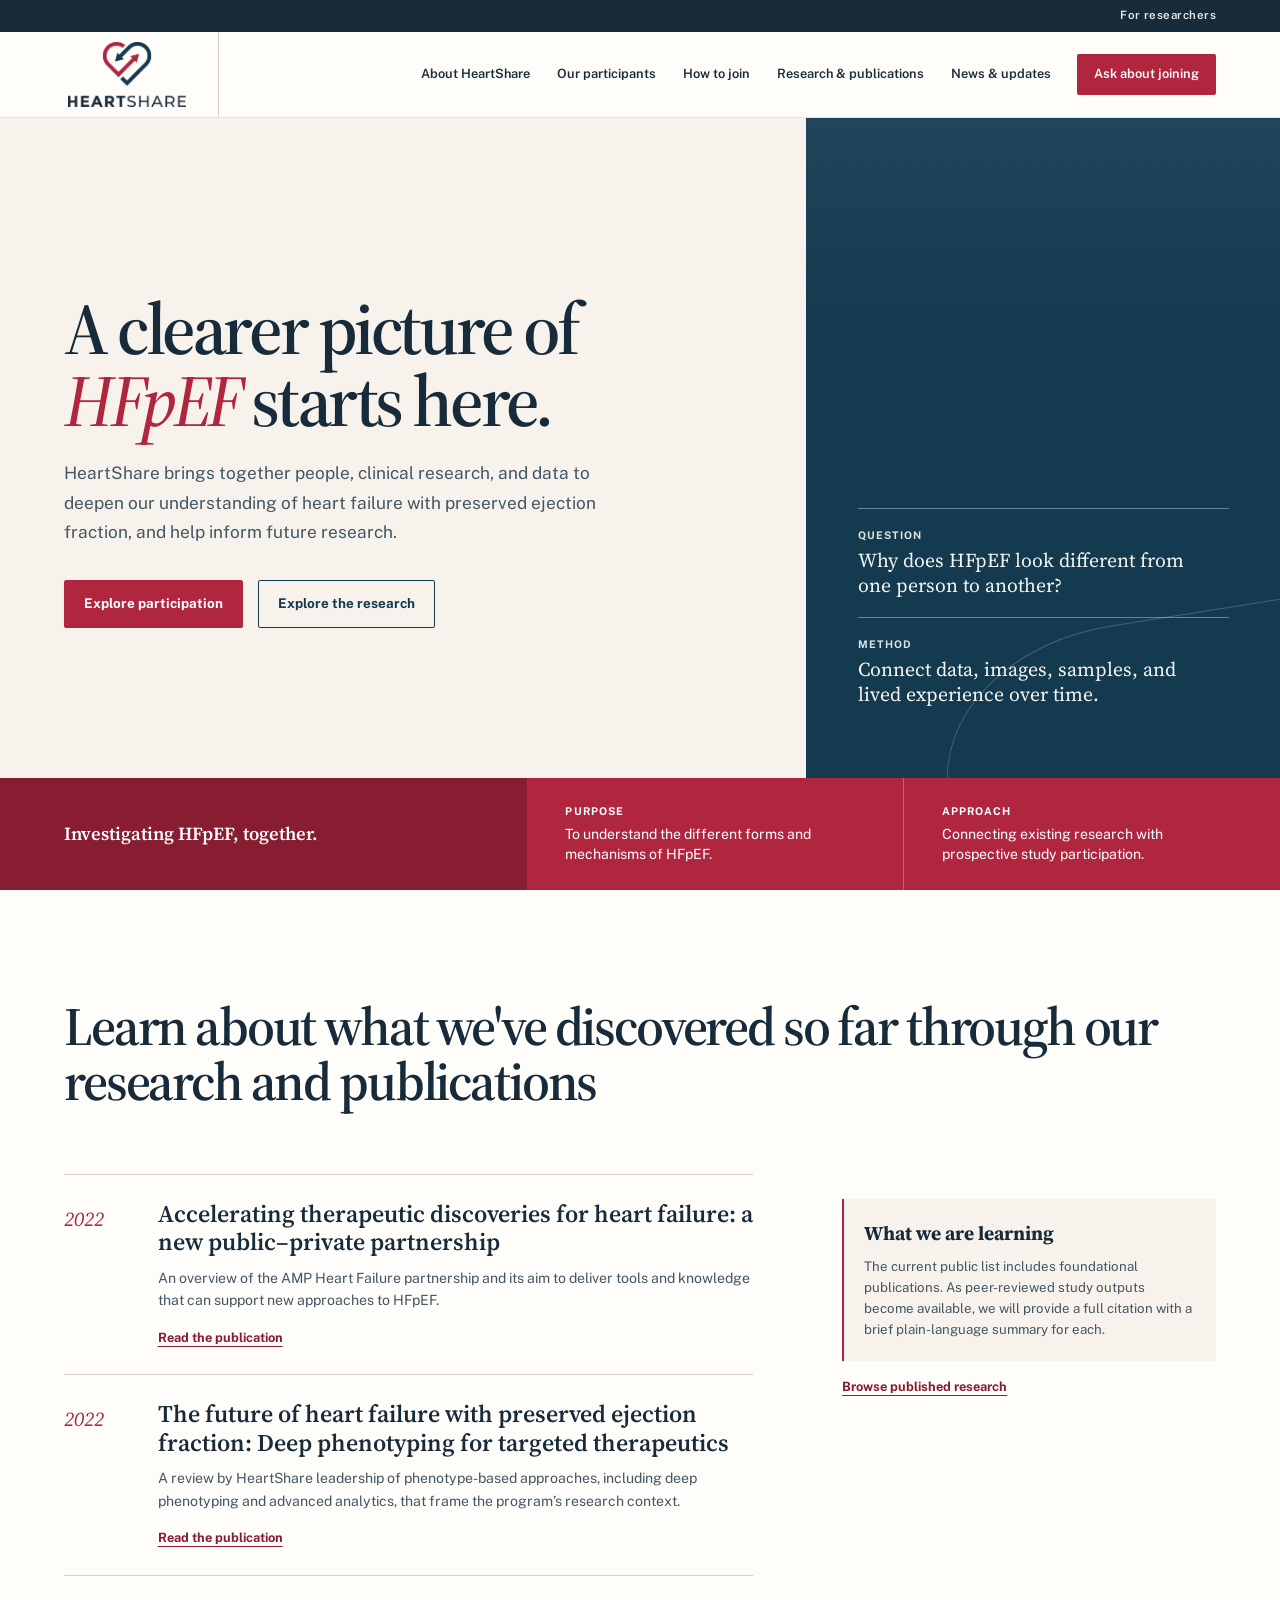
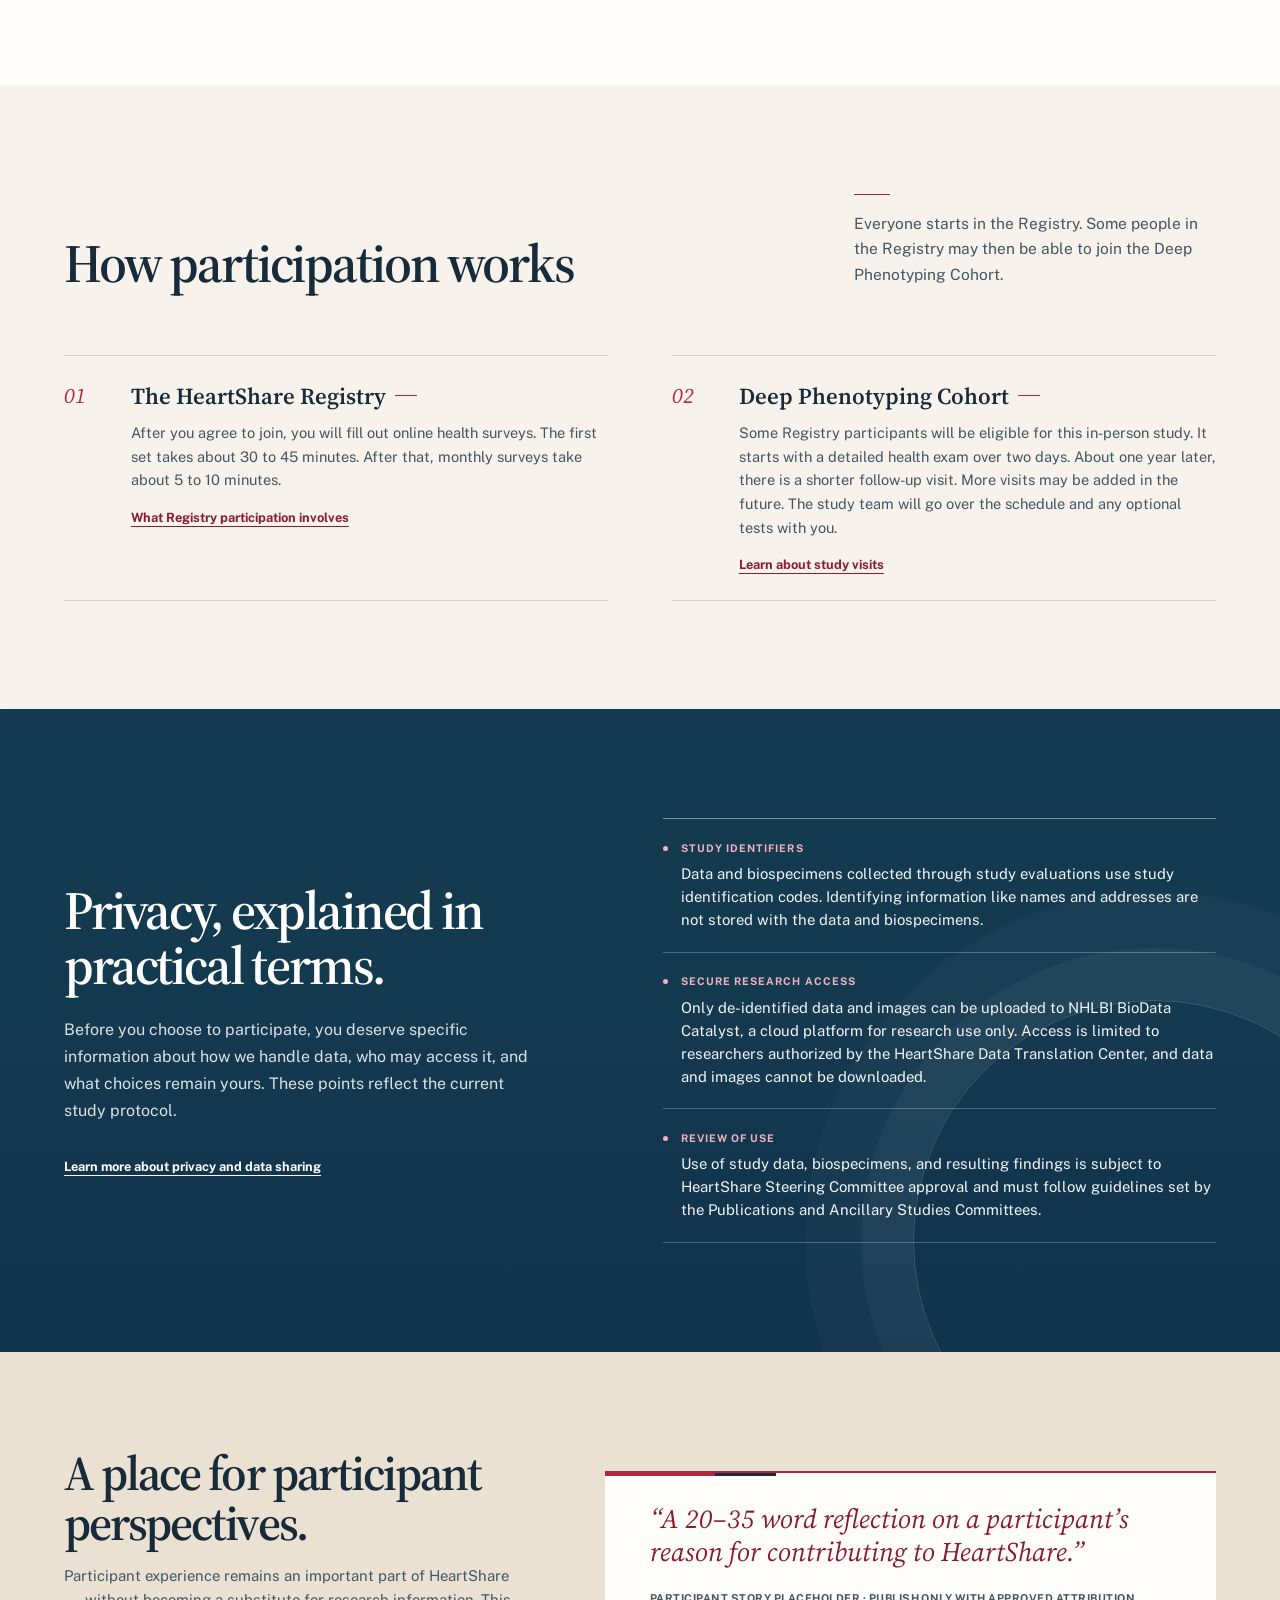
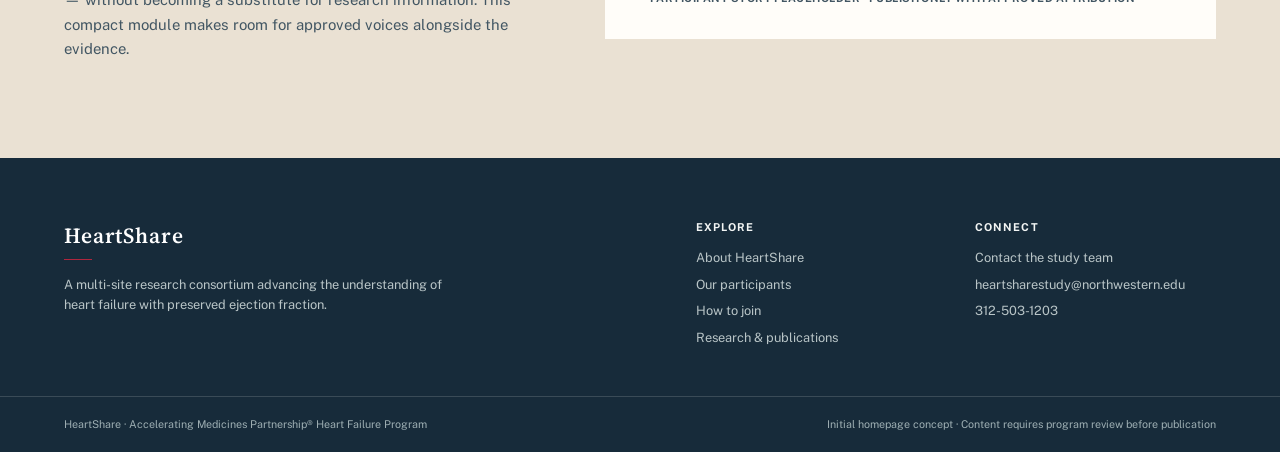
==== commit 176fc203: "Add Our Participants and How to Join pages; share site styles - New our-participants.html: figures a" ====
--- a/index.html
+++ b/index.html
@@ -15,36 +15,21 @@
     <link rel="preconnect" href="https://fonts.googleapis.com" />
     <link rel="preconnect" href="https://fonts.gstatic.com" crossorigin />
     <link href="https://fonts.googleapis.com/css2?family=Public+Sans:ital,wght@0,400;0,500;0,600;0,700;1,400&family=Source+Serif+4:ital,opsz,wght@0,8..60,500;0,8..60,600;0,8..60,700;1,8..60,500;1,8..60,600&display=swap" rel="stylesheet" />
+    <link rel="stylesheet" href="site.css" />
     <style>
-      /* The Living Record: a low-imagery research journal, made warm and participant-aware. */
-      :root {
-        --cream:#f7f3ec; --paper:#fffdf9; --oat:#eae1d3; --ink:#172b3a; --ink-soft:#425663;
-        --navy:#143a50; --crimson:#af263e; --crimson-deep:#881c30; --line:#d7d0c4;
-        --sans:"Public Sans",Arial,sans-serif; --serif:"Source Serif 4",Georgia,serif;
-        --ease-out:cubic-bezier(.23,1,.32,1); --page-edge:clamp(1.25rem,5vw,5.5rem);
-      }
-      *{box-sizing:border-box} html{scroll-behavior:smooth} body{margin:0;color:var(--ink);background:var(--paper);font-family:var(--sans);font-size:16px;line-height:1.55;-webkit-font-smoothing:antialiased} img{display:block;max-width:100%} a{color:inherit} a:focus-visible,button:focus-visible{outline:3px solid var(--crimson);outline-offset:4px}
-      .skip-link{position:absolute;top:-4rem;left:1rem;z-index:100;padding:.7rem 1rem;color:#fff;background:var(--navy);border-radius:3px}.skip-link:focus{top:1rem}
-      .utility-bar{display:flex;justify-content:flex-end;align-items:center;gap:1.25rem;padding:.43rem var(--page-edge);color:#e8ecec;background:var(--ink);font-size:.72rem;font-weight:600;letter-spacing:.04em}.utility-bar a{text-decoration:none}.utility-bar a:hover{text-decoration:underline;text-underline-offset:3px}
-      .site-header{position:sticky;top:0;z-index:30;display:flex;align-items:center;min-height:80px;padding:0 var(--page-edge);background:rgba(255,253,249,.96);border-bottom:1px solid rgba(23,43,58,.12);backdrop-filter:blur(12px)}
-      /* Official-logo treatment and low-ornament rule: no heartbeat, pulse, or EKG graphics. */
-      .brand-logo{display:inline-flex;align-items:center;min-width:max-content;margin-right:auto;padding:10px 28px 10px 0;border-right:1px solid var(--line);text-decoration:none}.brand-logo img{width:126px;height:auto;max-height:65px;object-fit:contain}
-      .main-nav{display:flex;align-items:center;gap:clamp(1rem,2.1vw,2.05rem);margin-left:auto}.main-nav a{position:relative;padding:.5rem 0;color:var(--ink);font-size:.8rem;font-weight:600;text-decoration:none}.main-nav a:not(.nav-cta)::after{position:absolute;right:0;bottom:.15rem;left:0;height:1px;content:"";background:var(--crimson);transform:scaleX(0);transform-origin:right;transition:transform 180ms var(--ease-out)}.main-nav a:not(.nav-cta):hover::after{transform:scaleX(1);transform-origin:left}.main-nav .nav-cta{padding:.66rem 1.05rem;color:#fff;background:var(--crimson);border-radius:2px;transition:background 160ms var(--ease-out),transform 160ms var(--ease-out)}.main-nav .nav-cta:hover{background:var(--crimson-deep)}.main-nav .nav-cta:active,.button:active{transform:scale(.97)}.menu-button{display:none;margin-left:auto;padding:.55rem;color:var(--ink);background:transparent;border:0;font:inherit;font-size:.82rem;font-weight:700}
-      main{overflow:hidden} h1,h2,h3,p{margin-top:0}
-      .hero{display:grid;grid-template-columns:minmax(0,1.26fr) minmax(290px,.74fr);min-height:min(660px,calc(100vh - 108px));background:var(--cream)}.hero-copy{display:flex;flex-direction:column;align-items:flex-start;justify-content:center;padding:clamp(4rem,9vw,8.4rem) clamp(1.25rem,6vw,7rem) clamp(4rem,7vw,6rem) var(--page-edge)}h1{max-width:650px;margin-bottom:1.45rem;font-family:var(--serif);font-size:clamp(3.15rem,5.7vw,6.1rem);font-weight:600;line-height:.98;letter-spacing:-.047em}h1 em{color:var(--crimson);font-weight:500}.hero-description{max-width:555px;margin-bottom:2rem;color:var(--ink-soft);font-size:clamp(1rem,1.35vw,1.16rem);line-height:1.7}.hero-actions{display:flex;flex-wrap:wrap;gap:.9rem}
-      .button{display:inline-flex;align-items:center;justify-content:center;min-height:48px;padding:.78rem 1.2rem;border:1px solid var(--navy);border-radius:2px;font-size:.84rem;font-weight:700;text-decoration:none;transition:color 160ms var(--ease-out),background 160ms var(--ease-out),transform 160ms var(--ease-out)}.button-primary{color:#fff;background:var(--crimson);border-color:var(--crimson)}.button-primary:hover{background:var(--crimson-deep);border-color:var(--crimson-deep)}.button-secondary{color:var(--navy);background:transparent}.button-secondary:hover{color:var(--crimson);border-color:var(--crimson)}
+      /* Homepage layout. Shared tokens, header, nav, buttons and footer are in site.css. */
+      .hero{display:grid;grid-template-columns:minmax(0,1.26fr) minmax(290px,.74fr);min-height:min(660px,calc(100vh - 108px));background:var(--cream)}.hero-copy{display:flex;flex-direction:column;align-items:flex-start;justify-content:center;padding:clamp(4rem,9vw,8.4rem) clamp(1.25rem,6vw,7rem) clamp(4rem,7vw,6rem) var(--page-edge)}.hero-description{max-width:555px;margin-bottom:2rem;color:var(--ink-soft);font-size:clamp(1rem,1.35vw,1.16rem);line-height:1.7}.hero-actions{display:flex;flex-wrap:wrap;gap:.9rem}
       .hero-record{position:relative;display:flex;flex-direction:column;justify-content:flex-end;min-height:100%;padding:clamp(2rem,4vw,4rem);color:#f4f5f1;background-color:var(--navy);background-image:linear-gradient(115deg,rgba(255,255,255,.075) 0 1px,transparent 1px 31px),linear-gradient(180deg,rgba(255,255,255,.055),transparent 34%);overflow:hidden}.hero-record::before{position:absolute;inset:0;content:"";opacity:.44;background-image:radial-gradient(rgba(255,255,255,.19) .8px,transparent .8px);background-size:17px 17px;mask-image:linear-gradient(180deg,black,transparent 77%)}.hero-record::after{position:absolute;right:-8%;bottom:-19%;width:78%;height:42%;content:"";border:1px solid rgba(255,255,255,.2);border-radius:50% 0 0 0;transform:rotate(-9deg)}.record-lines{position:relative;z-index:1}.record-line{padding:1.15rem 0;border-top:1px solid rgba(255,255,255,.37)}.record-line span{display:block;margin-bottom:.35rem;color:#d9e4e1;font-size:.66rem;font-weight:700;letter-spacing:.1em;text-transform:uppercase}.record-line p{max-width:335px;margin:0;font-family:var(--serif);font-size:1.23rem;line-height:1.26}
       .record-ribbon{display:grid;grid-template-columns:minmax(220px,1.4fr) repeat(2,minmax(180px,1fr));color:#fff;background:var(--crimson)}.ribbon-intro,.ribbon-fact{padding:1.6rem var(--page-edge)}.ribbon-intro{display:flex;align-items:center;background:var(--crimson-deep)}.ribbon-intro strong{font-family:var(--serif);font-size:1.15rem;font-weight:600;line-height:1.2}.ribbon-fact{padding-left:clamp(1.25rem,3vw,3.4rem);border-right:1px solid rgba(255,255,255,.27)}.ribbon-fact:last-child{border-right:0}.ribbon-fact span{display:block;margin-bottom:.25rem;font-size:.67rem;font-weight:700;letter-spacing:.1em;text-transform:uppercase}.ribbon-fact p{margin:0;font-size:.88rem;line-height:1.45}
-      .section{padding:clamp(4.8rem,8.5vw,8.5rem) var(--page-edge)}.section-head{display:grid;grid-template-columns:minmax(0,1.12fr) minmax(260px,.58fr);gap:clamp(2rem,7vw,8rem);align-items:end;max-width:1280px;margin:0 auto clamp(2.7rem,5vw,4.5rem)}.section-head:not(:has(p)){grid-template-columns:minmax(0,1fr)}.section-head h2,.trust-content h2{margin-bottom:0;font-family:var(--serif);font-size:clamp(2.55rem,4.2vw,4.4rem);font-weight:600;line-height:1.03;letter-spacing:-.04em}.section-head p{max-width:390px;margin:0 0 .25rem;color:var(--ink-soft);font-size:.97rem;line-height:1.65}.section-head p::before{display:block;width:36px;height:1px;margin-bottom:1rem;content:"";background:var(--crimson)}
-      .research{background:var(--paper)}.research-layout{display:grid;grid-template-columns:minmax(0,1.05fr) minmax(290px,.57fr);gap:clamp(2rem,7vw,7.5rem);max-width:1280px;margin:auto}.publication-list{border-top:1px solid var(--line)}.publication{display:grid;grid-template-columns:76px minmax(0,1fr);gap:1.1rem;padding:1.55rem 0;border-bottom:1px solid var(--line)}.publication-year{padding-top:.25rem;color:var(--crimson);font-family:var(--serif);font-size:1.28rem;font-style:italic}.publication h3{max-width:650px;margin:0 0 .6rem;font-family:var(--serif);font-size:1.5rem;font-weight:600;line-height:1.2}.publication p{max-width:610px;margin:0;color:var(--ink-soft);font-size:.88rem;line-height:1.6}.inline-link{display:inline-block;margin-top:1rem;color:var(--crimson-deep);font-size:.8rem;font-weight:700;text-decoration-thickness:1px;text-underline-offset:.26rem}.inline-link:hover{color:var(--navy)}.research-aside{align-self:start;padding-top:.2rem}.research-note{margin-top:1.35rem;padding:1.25rem 1.25rem 1.35rem;border-left:2px solid var(--crimson);background:var(--cream)}.research-note h3{margin:0 0 .45rem;font-family:var(--serif);font-size:1.22rem}.research-note p{margin:0;color:var(--ink-soft);font-size:.83rem;line-height:1.58}
+      .trust-content h2{margin-bottom:0;font-family:var(--serif);font-size:clamp(2.55rem,4.2vw,4.4rem);font-weight:600;line-height:1.03;letter-spacing:-.04em}
+      .research{background:var(--paper)}.research-layout{display:grid;grid-template-columns:minmax(0,1.05fr) minmax(290px,.57fr);gap:clamp(2rem,7vw,7.5rem);max-width:1280px;margin:auto}.publication-list{border-top:1px solid var(--line)}.publication{display:grid;grid-template-columns:76px minmax(0,1fr);gap:1.1rem;padding:1.55rem 0;border-bottom:1px solid var(--line)}.publication-year{padding-top:.25rem;color:var(--crimson);font-family:var(--serif);font-size:1.28rem;font-style:italic}.publication h3{max-width:650px;margin:0 0 .6rem;font-family:var(--serif);font-size:1.5rem;font-weight:600;line-height:1.2}.publication p{max-width:610px;margin:0;color:var(--ink-soft);font-size:.88rem;line-height:1.6}.research-aside{align-self:start;padding-top:.2rem}.research-note{margin-top:1.35rem;padding:1.25rem 1.25rem 1.35rem;border-left:2px solid var(--crimson);background:var(--cream)}.research-note h3{margin:0 0 .45rem;font-family:var(--serif);font-size:1.22rem}.research-note p{margin:0;color:var(--ink-soft);font-size:.83rem;line-height:1.58}
       .participation{background:var(--cream)}.participation-layout{max-width:1280px;margin:auto}.pathways{display:grid;grid-template-columns:repeat(2,minmax(0,1fr));gap:0 clamp(2rem,5vw,5rem)}.pathway{display:grid;grid-template-columns:50px minmax(0,1fr);gap:1.05rem;padding:1.42rem 0;border-top:1px solid var(--line);border-bottom:1px solid var(--line)}.path-number{color:var(--crimson);font-family:var(--serif);font-size:1.35rem;font-style:italic}.pathway h3{margin:0 0 .42rem;font-family:var(--serif);font-size:1.43rem;font-weight:600}.pathway h3::after{display:inline-block;width:22px;height:1px;margin:0 0 .36rem .6rem;content:"";background:var(--crimson);vertical-align:middle}.pathway p{margin:0;color:var(--ink-soft);font-size:.91rem;line-height:1.62}
       .trust-section{position:relative;color:#fff;background-color:var(--navy);background-image:linear-gradient(130deg,rgba(255,255,255,.055) 0 1px,transparent 1px 28px),linear-gradient(0deg,rgba(1,15,56,.18),transparent 55%);overflow:hidden}.trust-section::before{position:absolute;inset:auto -9% -130px auto;width:480px;height:480px;content:"";border:1px solid rgba(255,255,255,.17);border-radius:50%;box-shadow:0 0 0 52px rgba(255,255,255,.035),0 0 0 108px rgba(255,255,255,.024)}.trust-wrap{position:relative;z-index:1;display:grid;grid-template-columns:minmax(0,.84fr) minmax(330px,.96fr);gap:clamp(2rem,9vw,10rem);max-width:1280px;min-height:570px;margin:auto;padding:clamp(4.8rem,8.5vw,8rem) var(--page-edge)}.trust-content{align-self:center}.trust-content h2{max-width:540px;margin-bottom:1.4rem}.trust-content p{max-width:500px;color:#d9e2e4;font-size:1rem;line-height:1.7}.trust-content .inline-link{color:#fff}.trust-content .inline-link:hover{color:#f7cdd5}.trust-facts{align-self:center;border-top:1px solid rgba(255,255,255,.43)}.trust-fact{position:relative;padding:1.28rem 0 1.28rem 1.1rem;border-bottom:1px solid rgba(255,255,255,.25)}.trust-fact::before{position:absolute;top:1.65rem;left:0;width:5px;height:5px;content:"";background:#f0b2be;border-radius:50%}.trust-fact span{display:block;margin-bottom:.38rem;color:#f0b2be;font-size:.66rem;font-weight:700;letter-spacing:.1em;text-transform:uppercase}.trust-fact p{margin:0;color:#f2f5f4;font-size:.93rem;line-height:1.55}
       .community-section{padding:clamp(4.6rem,7.5vw,7rem) var(--page-edge);background:var(--oat)}.community-inner{display:grid;grid-template-columns:minmax(0,.85fr) minmax(280px,1.15fr);gap:clamp(2rem,7vw,8rem);align-items:center;max-width:1280px;margin:auto}.community-inner h2{margin-bottom:1rem;font-family:var(--serif);font-size:clamp(2.25rem,3.8vw,3.8rem);font-weight:600;line-height:1.03;letter-spacing:-.04em}.community-inner p{max-width:470px;margin:0;color:var(--ink-soft);font-size:.93rem;line-height:1.65}.community-quote{position:relative;padding:1.8rem clamp(1.5rem,3.5vw,2.8rem);border-top:2px solid var(--crimson);background:var(--paper);overflow:hidden}.community-quote::before{position:absolute;top:0;left:0;width:100%;height:3px;content:"";background:linear-gradient(90deg,var(--crimson) 0 18%,var(--ink) 18% 28%,transparent 28%)}.community-quote blockquote{margin:0 0 1rem;color:var(--crimson-deep);font-family:var(--serif);font-size:clamp(1.25rem,2.1vw,1.8rem);font-style:italic;line-height:1.25}.community-quote cite{color:var(--ink-soft);font-size:.68rem;font-style:normal;font-weight:700;letter-spacing:.045em;text-transform:uppercase}
-      footer{color:#e5ecec;background:var(--ink)}.footer-main{display:grid;grid-template-columns:minmax(240px,1.6fr) repeat(2,minmax(130px,.65fr));gap:2.4rem;max-width:1280px;margin:auto;padding:3.8rem var(--page-edge) 2.6rem}.footer-wordmark{display:inline-block;margin:0 0 .9rem;color:#fff;font-family:var(--serif);font-size:1.35rem;font-weight:600;letter-spacing:.04em;text-decoration:none}.footer-wordmark::after{display:block;width:28px;height:1px;margin-top:.45rem;content:"";background:var(--crimson)}.footer-copy{max-width:380px;margin:0;color:#b9c5c7;font-size:.8rem;line-height:1.6}.footer-column h3{margin:0 0 .8rem;color:#f2f5f4;font-size:.68rem;letter-spacing:.1em;text-transform:uppercase}.footer-column a{display:block;width:fit-content;margin:.42rem 0;color:#b9c5c7;font-size:.8rem;text-decoration:none}.footer-column a:hover{color:#fff;text-decoration:underline;text-underline-offset:3px}.footer-bottom{display:flex;flex-wrap:wrap;justify-content:space-between;gap:.5rem 1.5rem;max-width:1280px;margin:auto;padding:1.2rem var(--page-edge);border-top:1px solid rgba(255,255,255,.15);color:#9eafb3;font-size:.67rem}
       @media (prefers-reduced-motion:no-preference){.hero-copy{animation:rise-in 620ms var(--ease-out) both}.hero-record{animation:fade-in 720ms var(--ease-out) 80ms both}@keyframes rise-in{from{opacity:0;transform:translateY(18px)}to{opacity:1;transform:translateY(0)}}@keyframes fade-in{from{opacity:0}to{opacity:1}}}
-      @media(max-width:1000px){.main-nav{gap:1rem}.main-nav a{font-size:.72rem}.hero{grid-template-columns:minmax(0,1.1fr) minmax(260px,.72fr)}.hero-copy{padding-right:2rem}}
-      @media(max-width:780px){.utility-bar{justify-content:center}.site-header{min-height:70px}.brand-logo{padding-right:15px}.brand-logo img{width:102px;max-height:53px}.menu-button{display:inline-flex}.main-nav{position:absolute;top:100%;right:0;left:0;display:none;padding:.9rem var(--page-edge) 1.3rem;background:var(--paper);border-bottom:1px solid var(--line);box-shadow:0 12px 20px rgba(23,43,58,.09)}.main-nav[data-open="true"]{display:grid;gap:.25rem}.main-nav a{padding:.72rem 0;font-size:.9rem}.main-nav .nav-cta{display:inline-flex;width:fit-content;margin-top:.5rem;padding:.62rem .9rem}.hero,.research-layout,.pathways,.trust-wrap,.community-inner,.footer-main{grid-template-columns:1fr}.hero-copy{padding:4.5rem var(--page-edge) 3rem}.hero-record{min-height:0;padding:1rem var(--page-edge) 2rem}.record-ribbon{grid-template-columns:1fr}.ribbon-intro,.ribbon-fact{padding:1.2rem var(--page-edge)}.ribbon-fact{border-right:0;border-bottom:1px solid rgba(255,255,255,.24)}.section-head{grid-template-columns:1fr;gap:1.4rem;margin-bottom:2.5rem}.research-layout{gap:2.6rem}.research-aside{max-width:560px}.pathway+.pathway{border-top:0}.trust-wrap{min-height:0}.footer-main{gap:1.8rem}}
-      @media(max-width:460px){.utility-bar{gap:.8rem;padding-inline:1rem;font-size:.62rem}h1{font-size:3.05rem}.hero-actions,.hero-actions .button{width:100%}.publication{grid-template-columns:48px minmax(0,1fr)}.publication h3{font-size:1.3rem}.community-quote{padding:1.5rem}}
+      @media(max-width:1000px){.hero{grid-template-columns:minmax(0,1.1fr) minmax(260px,.72fr)}.hero-copy{padding-right:2rem}}
+      @media(max-width:780px){.hero,.research-layout,.pathways,.trust-wrap,.community-inner{grid-template-columns:1fr}.hero-copy{padding:4.5rem var(--page-edge) 3rem}.hero-record{min-height:0;padding:1rem var(--page-edge) 2rem}.record-ribbon{grid-template-columns:1fr}.ribbon-intro,.ribbon-fact{padding:1.2rem var(--page-edge)}.ribbon-fact{border-right:0;border-bottom:1px solid rgba(255,255,255,.24)}.research-layout{gap:2.6rem}.research-aside{max-width:560px}.pathway+.pathway{border-top:0}.trust-wrap{min-height:0}}
+      @media(max-width:460px){.hero-actions,.hero-actions .button{width:100%}.publication{grid-template-columns:48px minmax(0,1fr)}.publication h3{font-size:1.3rem}.community-quote{padding:1.5rem}}
     </style>
   </head>
   <body>
@@ -54,7 +39,7 @@
       <a class="brand brand-logo" href="#top" aria-label="HeartShare home"><img src="heartshare-logo.png" alt="HeartShare" /></a>
       <button class="menu-button" type="button" aria-expanded="false" aria-controls="site-navigation">Menu</button>
       <nav id="site-navigation" class="main-nav" aria-label="Main navigation" data-open="false">
-        <a href="https://amphf.org/about/">About HeartShare</a><a href="#participant-paths">For participants</a><a href="#research">Research &amp; publications</a><a href="https://amphf.org/news-and-updates/in-the-news/">News &amp; updates</a><a class="nav-cta" href="mailto:heartsharestudy@northwestern.edu?subject=HeartShare%20study%20inquiry">Ask about joining</a>
+        <a href="https://amphf.org/about/">About HeartShare</a><a href="our-participants.html">Our participants</a><a href="join.html">How to join</a><a href="#research">Research &amp; publications</a><a href="https://amphf.org/news-and-updates/in-the-news/">News &amp; updates</a><a class="nav-cta" href="mailto:heartsharestudy@northwestern.edu?subject=HeartShare%20study%20inquiry">Ask about joining</a>
       </nav>
     </header>
     <main id="main-content">
@@ -86,15 +71,15 @@
         <div class="section-head"><h2 id="participation-heading">How participation works</h2><p>Everyone starts in the Registry. Some people in the Registry may then be able to join the Deep Phenotyping Cohort.</p></div>
         <div class="participation-layout">
           <div class="pathways">
-            <article class="pathway"><div class="path-number">01</div><div><h3>The HeartShare Registry</h3><p>After you agree to join, you will fill out health surveys that take about 45 minutes. After that, you will get short monthly surveys that take only a few minutes. Every six months, you will get a longer set of surveys that takes about 10 minutes.</p><a class="inline-link" href="https://amphf.org/join/">What Registry participation involves</a></div></article>
-            <article class="pathway"><div class="path-number">02</div><div><h3>Deep Phenotyping Cohort</h3><p>Some Registry participants will be eligible for this in-person study. It starts with a detailed health exam over two days. About one year later, there is a shorter follow-up visit. The study team will go over the schedule and any optional tests with you.</p><a class="inline-link" href="https://amphf.org/join/">Learn about study visits</a></div></article>
+            <article class="pathway"><div class="path-number">01</div><div><h3>The HeartShare Registry</h3><p>After you agree to join, you will fill out online health surveys. The first set takes about 30 to 45 minutes. After that, monthly surveys take about 5 to 10 minutes.</p><a class="inline-link" href="join.html#registry">What Registry participation involves</a></div></article>
+            <article class="pathway"><div class="path-number">02</div><div><h3>Deep Phenotyping Cohort</h3><p>Some Registry participants will be eligible for this in-person study. It starts with a detailed health exam over two days. About one year later, there is a shorter follow-up visit. More visits may be added in the future. The study team will go over the schedule and any optional tests with you.</p><a class="inline-link" href="join.html#deep-phenotyping">Learn about study visits</a></div></article>
           </div>
         </div>
       </section>
       <section id="trust" class="trust-section" aria-labelledby="trust-heading"><div class="trust-wrap"><div class="trust-content"><h2 id="trust-heading">Privacy, explained in practical terms.</h2><p>Before you choose to participate, you deserve specific information about how we handle data, who may access it, and what choices remain yours. These points reflect the current study protocol.</p><a class="inline-link" href="https://amphf.org/for-scientists/data-sharing/">Learn more about privacy and data sharing</a></div><div class="trust-facts"><div class="trust-fact"><span>Study identifiers</span><p>Data and biospecimens collected through study evaluations use study identification codes. Identifying information like names and addresses are not stored with the data and biospecimens.</p></div><div class="trust-fact"><span>Secure research access</span><p>Only de-identified data and images can be uploaded to NHLBI BioData Catalyst, a cloud platform for research use only. Access is limited to researchers authorized by the HeartShare Data Translation Center, and data and images cannot be downloaded.</p></div><div class="trust-fact"><span>Review of use</span><p>Use of study data, biospecimens, and resulting findings is subject to HeartShare Steering Committee approval and must follow guidelines set by the Publications and Ancillary Studies Committees.</p></div></div></div></section>
       <section class="community-section" aria-labelledby="voices-heading"><div class="community-inner"><div><h2 id="voices-heading">A place for participant perspectives.</h2><p>Participant experience remains an important part of HeartShare — without becoming a substitute for research information. This compact module makes room for approved voices alongside the evidence.</p></div><div class="community-quote"><blockquote>“A 20–35 word reflection on a participant’s reason for contributing to HeartShare.”</blockquote><cite>Participant story placeholder · Publish only with approved attribution</cite></div></div></section>
     </main>
-    <footer><div class="footer-main"><div><a class="footer-wordmark" href="#top">HeartShare</a><p class="footer-copy">A multi-site research consortium advancing the understanding of heart failure with preserved ejection fraction.</p></div><div class="footer-column"><h3>Explore</h3><a href="https://amphf.org/about/">About HeartShare</a><a href="#participant-paths">For participants</a><a href="#research">Research &amp; publications</a></div><div class="footer-column"><h3>Connect</h3><a href="https://amphf.org/contact/">Contact the study team</a></div></div><div class="footer-bottom"><span>HeartShare · Accelerating Medicines Partnership® Heart Failure Program</span><span>Initial homepage concept · Content requires program review before publication</span></div></footer>
+    <footer><div class="footer-main"><div><a class="footer-wordmark" href="#top">HeartShare</a><p class="footer-copy">A multi-site research consortium advancing the understanding of heart failure with preserved ejection fraction.</p></div><div class="footer-column"><h3>Explore</h3><a href="https://amphf.org/about/">About HeartShare</a><a href="our-participants.html">Our participants</a><a href="join.html">How to join</a><a href="#research">Research &amp; publications</a></div><div class="footer-column"><h3>Connect</h3><a href="https://amphf.org/contact/">Contact the study team</a><a href="mailto:heartsharestudy@northwestern.edu">heartsharestudy@northwestern.edu</a><a href="tel:+13125031203">312-503-1203</a></div></div><div class="footer-bottom"><span>HeartShare · Accelerating Medicines Partnership® Heart Failure Program</span><span>Initial homepage concept · Content requires program review before publication</span></div></footer>
     <script>
       /* Design: mobile navigation is deliberately simple, discoverable, and motion-light. */
       const menuButton = document.querySelector('.menu-button');
--- a/site.css
+++ b/site.css
@@ -0,0 +1,28 @@
+/* HeartShare shared styles: tokens, header, navigation, buttons, section heads, footer.
+   Page-specific layouts live in each page's own <style> block. */
+:root {
+--cream:#f7f3ec; --paper:#fffdf9; --oat:#eae1d3; --ink:#172b3a; --ink-soft:#425663;
+--navy:#143a50; --crimson:#af263e; --crimson-deep:#881c30; --line:#d7d0c4;
+--sans:"Public Sans",Arial,sans-serif; --serif:"Source Serif 4",Georgia,serif;
+--ease-out:cubic-bezier(.23,1,.32,1); --page-edge:clamp(1.25rem,5vw,5.5rem);
+}
+*{box-sizing:border-box} html{scroll-behavior:smooth} body{margin:0;color:var(--ink);background:var(--paper);font-family:var(--sans);font-size:16px;line-height:1.55;-webkit-font-smoothing:antialiased} img{display:block;max-width:100%} a{color:inherit} a:focus-visible,button:focus-visible{outline:3px solid var(--crimson);outline-offset:4px}
+.skip-link{position:absolute;top:-4rem;left:1rem;z-index:100;padding:.7rem 1rem;color:#fff;background:var(--navy);border-radius:3px}.skip-link:focus{top:1rem}
+.utility-bar{display:flex;justify-content:flex-end;align-items:center;gap:1.25rem;padding:.43rem var(--page-edge);color:#e8ecec;background:var(--ink);font-size:.72rem;font-weight:600;letter-spacing:.04em}.utility-bar a{text-decoration:none}.utility-bar a:hover{text-decoration:underline;text-underline-offset:3px}
+.site-header{position:sticky;top:0;z-index:30;display:flex;align-items:center;min-height:80px;padding:0 var(--page-edge);background:rgba(255,253,249,.96);border-bottom:1px solid rgba(23,43,58,.12);backdrop-filter:blur(12px)}
+/* Official-logo treatment and low-ornament rule: no heartbeat, pulse, or EKG graphics. */
+.brand-logo{display:inline-flex;align-items:center;min-width:max-content;margin-right:auto;padding:10px 28px 10px 0;border-right:1px solid var(--line);text-decoration:none}.brand-logo img{width:126px;height:auto;max-height:65px;object-fit:contain}
+.main-nav{display:flex;align-items:center;gap:clamp(1rem,2.1vw,2.05rem);margin-left:auto}.main-nav a{position:relative;padding:.5rem 0;color:var(--ink);font-size:.8rem;font-weight:600;text-decoration:none}.main-nav a:not(.nav-cta)::after{position:absolute;right:0;bottom:.15rem;left:0;height:1px;content:"";background:var(--crimson);transform:scaleX(0);transform-origin:right;transition:transform 180ms var(--ease-out)}.main-nav a:not(.nav-cta):hover::after{transform:scaleX(1);transform-origin:left}.main-nav .nav-cta{padding:.66rem 1.05rem;color:#fff;background:var(--crimson);border-radius:2px;transition:background 160ms var(--ease-out),transform 160ms var(--ease-out)}.main-nav .nav-cta:hover{background:var(--crimson-deep)}.main-nav .nav-cta:active,.button:active{transform:scale(.97)}.menu-button{display:none;margin-left:auto;padding:.55rem;color:var(--ink);background:transparent;border:0;font:inherit;font-size:.82rem;font-weight:700}
+main{overflow:hidden} h1,h2,h3,p{margin-top:0}
+h1{max-width:650px;margin-bottom:1.45rem;font-family:var(--serif);font-size:clamp(3.15rem,5.7vw,6.1rem);font-weight:600;line-height:.98;letter-spacing:-.047em}h1 em{color:var(--crimson);font-weight:500}
+.button{display:inline-flex;align-items:center;justify-content:center;min-height:48px;padding:.78rem 1.2rem;border:1px solid var(--navy);border-radius:2px;font-size:.84rem;font-weight:700;text-decoration:none;transition:color 160ms var(--ease-out),background 160ms var(--ease-out),transform 160ms var(--ease-out)}.button-primary{color:#fff;background:var(--crimson);border-color:var(--crimson)}.button-primary:hover{background:var(--crimson-deep);border-color:var(--crimson-deep)}.button-secondary{color:var(--navy);background:transparent}.button-secondary:hover{color:var(--crimson);border-color:var(--crimson)}
+.section{padding:clamp(4.8rem,8.5vw,8.5rem) var(--page-edge)}.section-head{display:grid;grid-template-columns:minmax(0,1.12fr) minmax(260px,.58fr);gap:clamp(2rem,7vw,8rem);align-items:end;max-width:1280px;margin:0 auto clamp(2.7rem,5vw,4.5rem)}.section-head:not(:has(p)){grid-template-columns:minmax(0,1fr)}.section-head h2{margin-bottom:0;font-family:var(--serif);font-size:clamp(2.55rem,4.2vw,4.4rem);font-weight:600;line-height:1.03;letter-spacing:-.04em}.section-head p{max-width:390px;margin:0 0 .25rem;color:var(--ink-soft);font-size:.97rem;line-height:1.65}.section-head p::before{display:block;width:36px;height:1px;margin-bottom:1rem;content:"";background:var(--crimson)}
+.inline-link{display:inline-block;margin-top:1rem;color:var(--crimson-deep);font-size:.8rem;font-weight:700;text-decoration-thickness:1px;text-underline-offset:.26rem}.inline-link:hover{color:var(--navy)}
+.eyebrow{display:inline-flex;align-items:center;gap:.7rem;margin:0 0 1.2rem;color:var(--crimson);font-size:.7rem;font-weight:700;letter-spacing:.12em;text-transform:uppercase}.eyebrow::before{width:27px;height:1px;content:"";background:currentColor}
+.page-hero{padding:clamp(4rem,8vw,7.5rem) var(--page-edge) clamp(3.2rem,6vw,5.5rem);background:var(--cream)}.page-hero-inner{max-width:1280px;margin:auto}.page-hero h1{max-width:900px}.page-hero .lede{max-width:640px;margin-bottom:2rem;color:var(--ink-soft);font-size:clamp(1rem,1.35vw,1.16rem);line-height:1.7}.page-actions{display:flex;flex-wrap:wrap;gap:.9rem}
+.visually-hidden{position:absolute;width:1px;height:1px;margin:-1px;padding:0;overflow:hidden;clip:rect(0 0 0 0);white-space:nowrap;border:0}
+.main-nav a[aria-current="page"]::after{transform:scaleX(1)}
+footer{color:#e5ecec;background:var(--ink)}.footer-main{display:grid;grid-template-columns:minmax(240px,1.6fr) repeat(2,minmax(130px,.65fr));gap:2.4rem;max-width:1280px;margin:auto;padding:3.8rem var(--page-edge) 2.6rem}.footer-wordmark{display:inline-block;margin:0 0 .9rem;color:#fff;font-family:var(--serif);font-size:1.35rem;font-weight:600;letter-spacing:.04em;text-decoration:none}.footer-wordmark::after{display:block;width:28px;height:1px;margin-top:.45rem;content:"";background:var(--crimson)}.footer-copy{max-width:380px;margin:0;color:#b9c5c7;font-size:.8rem;line-height:1.6}.footer-column h3{margin:0 0 .8rem;color:#f2f5f4;font-size:.68rem;letter-spacing:.1em;text-transform:uppercase}.footer-column a{display:block;width:fit-content;margin:.42rem 0;color:#b9c5c7;font-size:.8rem;text-decoration:none}.footer-column a:hover{color:#fff;text-decoration:underline;text-underline-offset:3px}.footer-bottom{display:flex;flex-wrap:wrap;justify-content:space-between;gap:.5rem 1.5rem;max-width:1280px;margin:auto;padding:1.2rem var(--page-edge);border-top:1px solid rgba(255,255,255,.15);color:#9eafb3;font-size:.67rem}
+@media(max-width:1000px){.main-nav{gap:1rem}.main-nav a{font-size:.72rem}}
+@media(max-width:780px){.utility-bar{justify-content:center}.site-header{min-height:70px}.brand-logo{padding-right:15px}.brand-logo img{width:102px;max-height:53px}.menu-button{display:inline-flex}.main-nav{position:absolute;top:100%;right:0;left:0;display:none;padding:.9rem var(--page-edge) 1.3rem;background:var(--paper);border-bottom:1px solid var(--line);box-shadow:0 12px 20px rgba(23,43,58,.09)}.main-nav[data-open="true"]{display:grid;gap:.25rem}.main-nav a{padding:.72rem 0;font-size:.9rem}.main-nav .nav-cta{display:inline-flex;width:fit-content;margin-top:.5rem;padding:.62rem .9rem}.footer-main{grid-template-columns:1fr;gap:1.8rem}.section-head{grid-template-columns:1fr;gap:1.4rem;margin-bottom:2.5rem}.page-hero{padding-top:3.5rem}}
+@media(max-width:460px){.utility-bar{gap:.8rem;padding-inline:1rem;font-size:.62rem}h1{font-size:3.05rem}.page-actions,.page-actions .button{width:100%}}
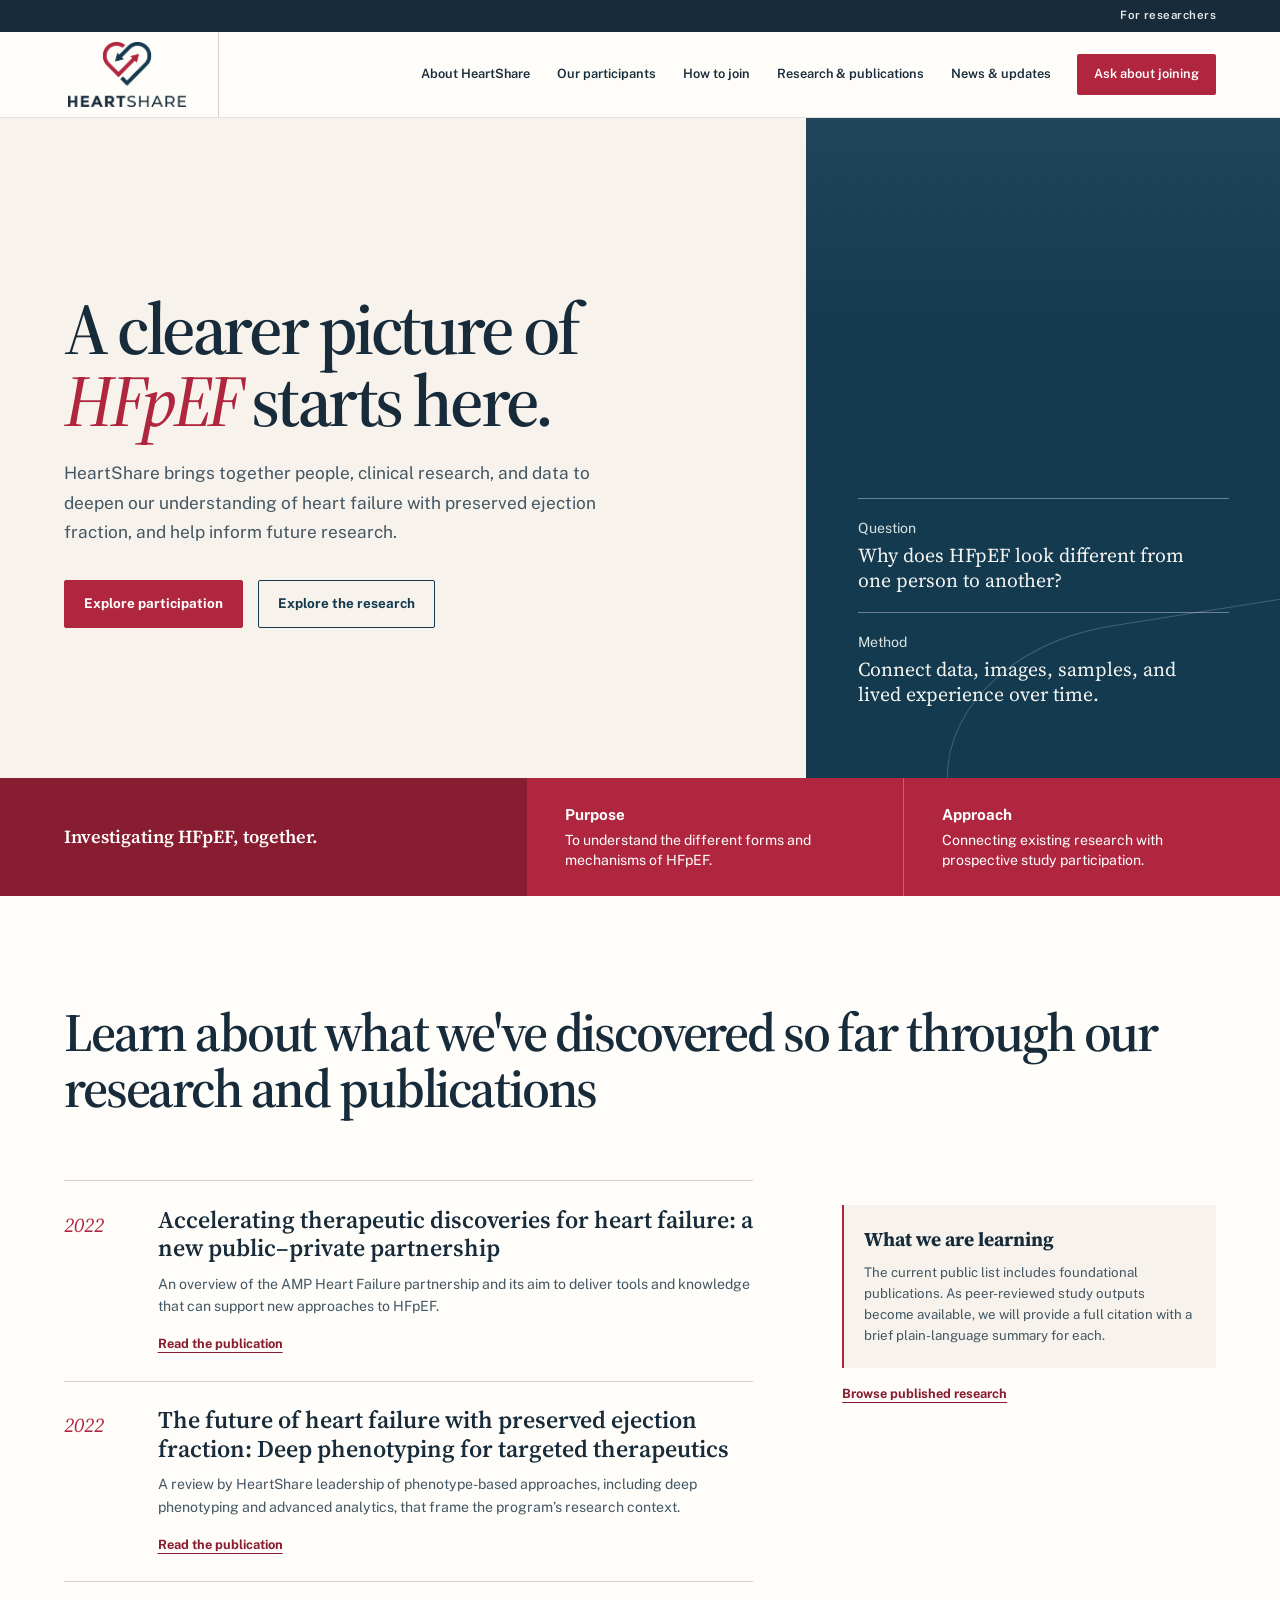
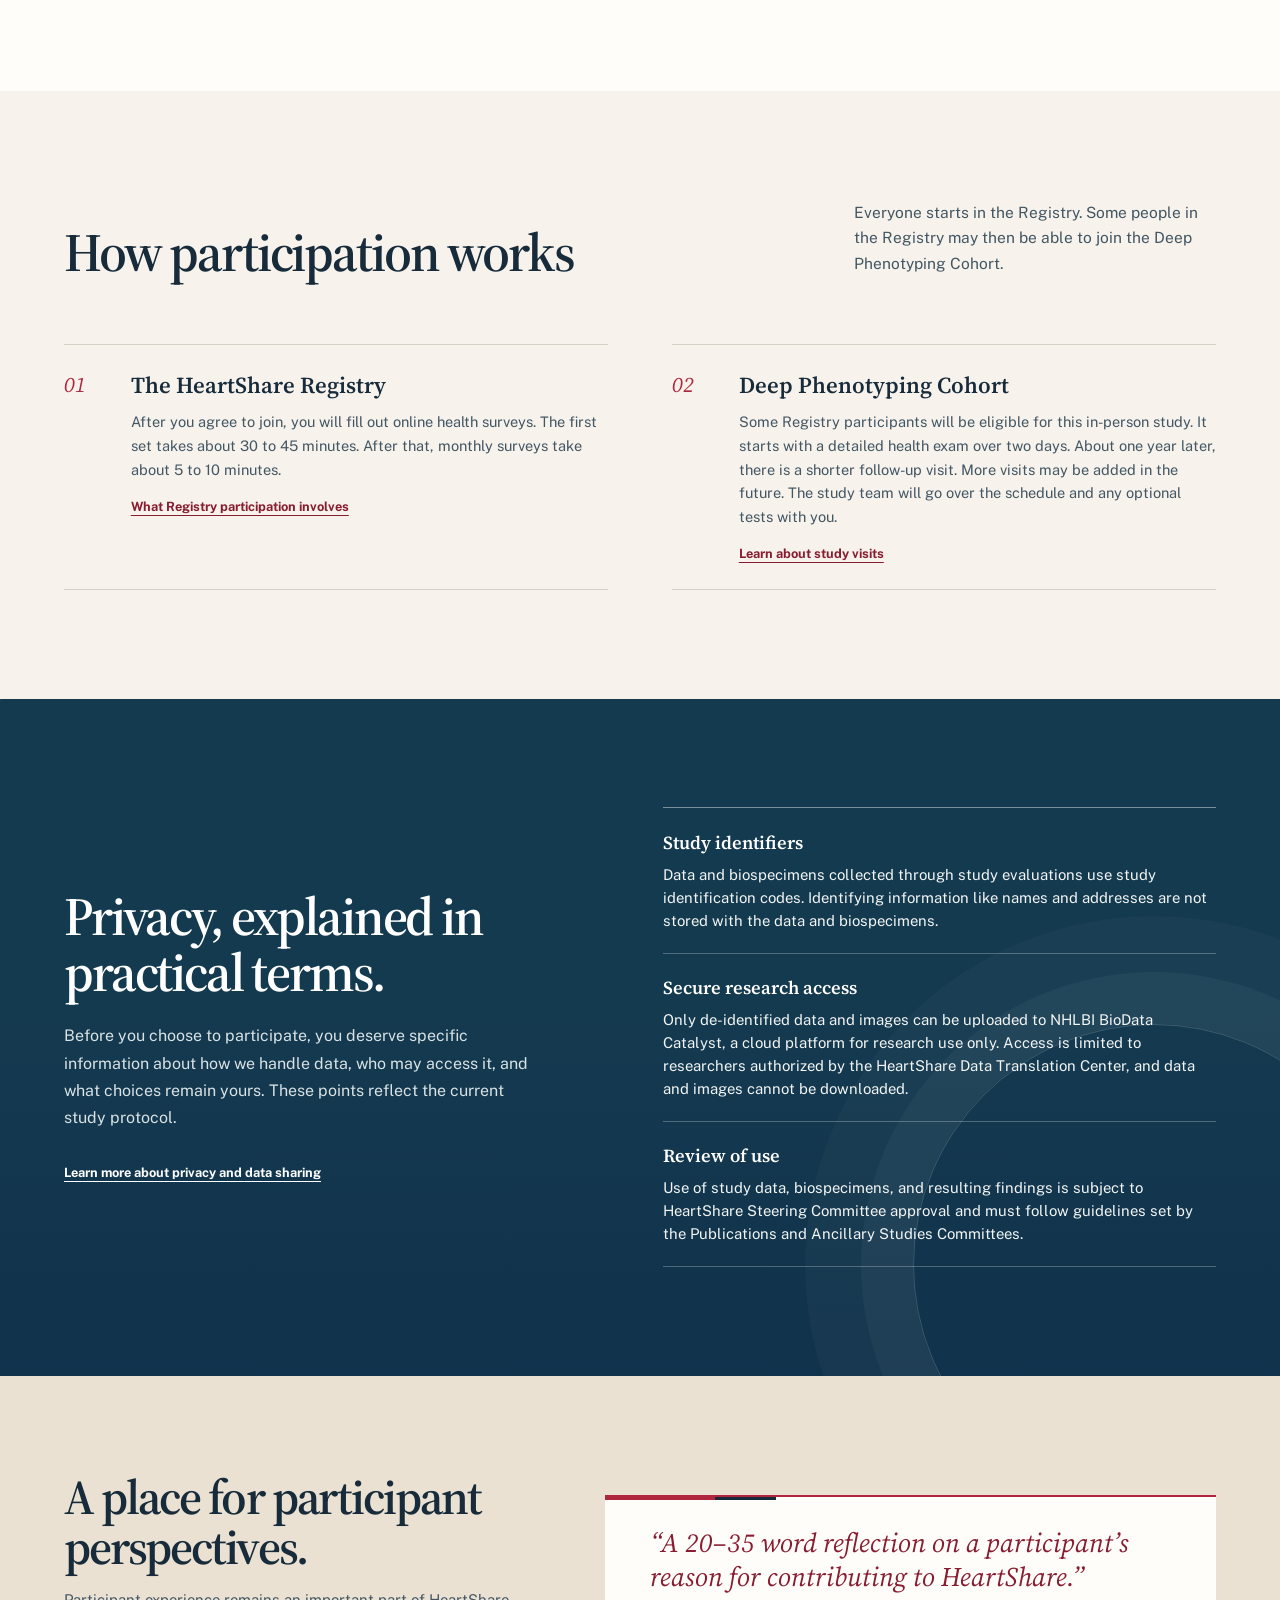
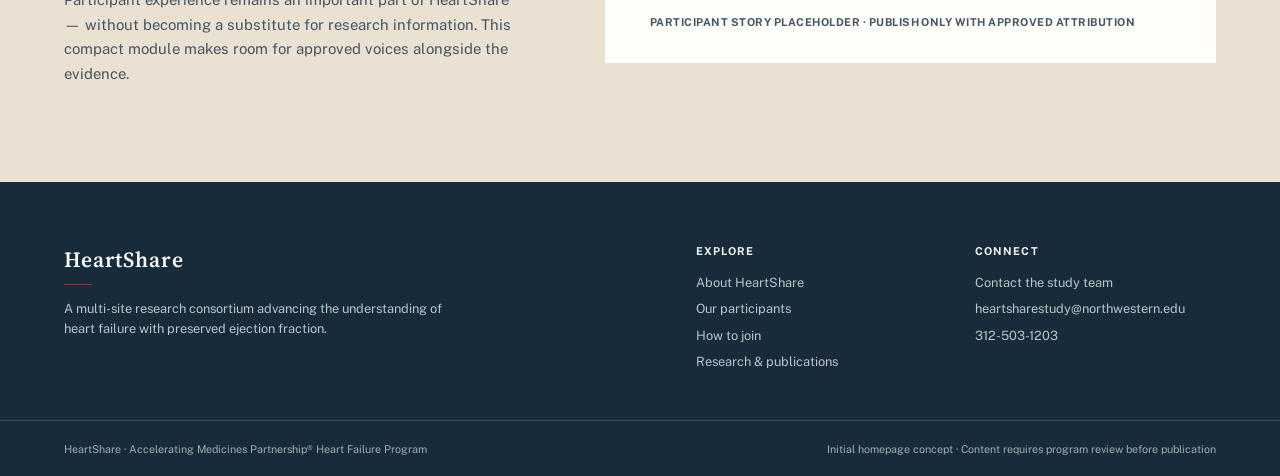
==== commit e2087094: "Replace uppercase eyebrow labels with plain hierarchy - Remove page-hero eyebrows (the heading and a" ====
--- a/index.html
+++ b/index.html
@@ -19,12 +19,12 @@
     <style>
       /* Homepage layout. Shared tokens, header, nav, buttons and footer are in site.css. */
       .hero{display:grid;grid-template-columns:minmax(0,1.26fr) minmax(290px,.74fr);min-height:min(660px,calc(100vh - 108px));background:var(--cream)}.hero-copy{display:flex;flex-direction:column;align-items:flex-start;justify-content:center;padding:clamp(4rem,9vw,8.4rem) clamp(1.25rem,6vw,7rem) clamp(4rem,7vw,6rem) var(--page-edge)}.hero-description{max-width:555px;margin-bottom:2rem;color:var(--ink-soft);font-size:clamp(1rem,1.35vw,1.16rem);line-height:1.7}.hero-actions{display:flex;flex-wrap:wrap;gap:.9rem}
-      .hero-record{position:relative;display:flex;flex-direction:column;justify-content:flex-end;min-height:100%;padding:clamp(2rem,4vw,4rem);color:#f4f5f1;background-color:var(--navy);background-image:linear-gradient(115deg,rgba(255,255,255,.075) 0 1px,transparent 1px 31px),linear-gradient(180deg,rgba(255,255,255,.055),transparent 34%);overflow:hidden}.hero-record::before{position:absolute;inset:0;content:"";opacity:.44;background-image:radial-gradient(rgba(255,255,255,.19) .8px,transparent .8px);background-size:17px 17px;mask-image:linear-gradient(180deg,black,transparent 77%)}.hero-record::after{position:absolute;right:-8%;bottom:-19%;width:78%;height:42%;content:"";border:1px solid rgba(255,255,255,.2);border-radius:50% 0 0 0;transform:rotate(-9deg)}.record-lines{position:relative;z-index:1}.record-line{padding:1.15rem 0;border-top:1px solid rgba(255,255,255,.37)}.record-line span{display:block;margin-bottom:.35rem;color:#d9e4e1;font-size:.66rem;font-weight:700;letter-spacing:.1em;text-transform:uppercase}.record-line p{max-width:335px;margin:0;font-family:var(--serif);font-size:1.23rem;line-height:1.26}
-      .record-ribbon{display:grid;grid-template-columns:minmax(220px,1.4fr) repeat(2,minmax(180px,1fr));color:#fff;background:var(--crimson)}.ribbon-intro,.ribbon-fact{padding:1.6rem var(--page-edge)}.ribbon-intro{display:flex;align-items:center;background:var(--crimson-deep)}.ribbon-intro strong{font-family:var(--serif);font-size:1.15rem;font-weight:600;line-height:1.2}.ribbon-fact{padding-left:clamp(1.25rem,3vw,3.4rem);border-right:1px solid rgba(255,255,255,.27)}.ribbon-fact:last-child{border-right:0}.ribbon-fact span{display:block;margin-bottom:.25rem;font-size:.67rem;font-weight:700;letter-spacing:.1em;text-transform:uppercase}.ribbon-fact p{margin:0;font-size:.88rem;line-height:1.45}
+      .hero-record{position:relative;display:flex;flex-direction:column;justify-content:flex-end;min-height:100%;padding:clamp(2rem,4vw,4rem);color:#f4f5f1;background-color:var(--navy);background-image:linear-gradient(115deg,rgba(255,255,255,.075) 0 1px,transparent 1px 31px),linear-gradient(180deg,rgba(255,255,255,.055),transparent 34%);overflow:hidden}.hero-record::before{position:absolute;inset:0;content:"";opacity:.44;background-image:radial-gradient(rgba(255,255,255,.19) .8px,transparent .8px);background-size:17px 17px;mask-image:linear-gradient(180deg,black,transparent 77%)}.hero-record::after{position:absolute;right:-8%;bottom:-19%;width:78%;height:42%;content:"";border:1px solid rgba(255,255,255,.2);border-radius:50% 0 0 0;transform:rotate(-9deg)}.record-lines{position:relative;z-index:1}.record-line{padding:1.15rem 0;border-top:1px solid rgba(255,255,255,.37)}.record-line span{display:block;margin-bottom:.3rem;color:#d9e4e1;font-size:.88rem}.record-line p{max-width:335px;margin:0;font-family:var(--serif);font-size:1.23rem;line-height:1.26}
+      .record-ribbon{display:grid;grid-template-columns:minmax(220px,1.4fr) repeat(2,minmax(180px,1fr));color:#fff;background:var(--crimson)}.ribbon-intro,.ribbon-fact{padding:1.6rem var(--page-edge)}.ribbon-intro{display:flex;align-items:center;background:var(--crimson-deep)}.ribbon-intro strong{font-family:var(--serif);font-size:1.15rem;font-weight:600;line-height:1.2}.ribbon-fact{padding-left:clamp(1.25rem,3vw,3.4rem);border-right:1px solid rgba(255,255,255,.27)}.ribbon-fact:last-child{border-right:0}.ribbon-fact span{display:block;margin-bottom:.2rem;font-size:.95rem;font-weight:700}.ribbon-fact p{margin:0;font-size:.88rem;line-height:1.45}
       .trust-content h2{margin-bottom:0;font-family:var(--serif);font-size:clamp(2.55rem,4.2vw,4.4rem);font-weight:600;line-height:1.03;letter-spacing:-.04em}
       .research{background:var(--paper)}.research-layout{display:grid;grid-template-columns:minmax(0,1.05fr) minmax(290px,.57fr);gap:clamp(2rem,7vw,7.5rem);max-width:1280px;margin:auto}.publication-list{border-top:1px solid var(--line)}.publication{display:grid;grid-template-columns:76px minmax(0,1fr);gap:1.1rem;padding:1.55rem 0;border-bottom:1px solid var(--line)}.publication-year{padding-top:.25rem;color:var(--crimson);font-family:var(--serif);font-size:1.28rem;font-style:italic}.publication h3{max-width:650px;margin:0 0 .6rem;font-family:var(--serif);font-size:1.5rem;font-weight:600;line-height:1.2}.publication p{max-width:610px;margin:0;color:var(--ink-soft);font-size:.88rem;line-height:1.6}.research-aside{align-self:start;padding-top:.2rem}.research-note{margin-top:1.35rem;padding:1.25rem 1.25rem 1.35rem;border-left:2px solid var(--crimson);background:var(--cream)}.research-note h3{margin:0 0 .45rem;font-family:var(--serif);font-size:1.22rem}.research-note p{margin:0;color:var(--ink-soft);font-size:.83rem;line-height:1.58}
-      .participation{background:var(--cream)}.participation-layout{max-width:1280px;margin:auto}.pathways{display:grid;grid-template-columns:repeat(2,minmax(0,1fr));gap:0 clamp(2rem,5vw,5rem)}.pathway{display:grid;grid-template-columns:50px minmax(0,1fr);gap:1.05rem;padding:1.42rem 0;border-top:1px solid var(--line);border-bottom:1px solid var(--line)}.path-number{color:var(--crimson);font-family:var(--serif);font-size:1.35rem;font-style:italic}.pathway h3{margin:0 0 .42rem;font-family:var(--serif);font-size:1.43rem;font-weight:600}.pathway h3::after{display:inline-block;width:22px;height:1px;margin:0 0 .36rem .6rem;content:"";background:var(--crimson);vertical-align:middle}.pathway p{margin:0;color:var(--ink-soft);font-size:.91rem;line-height:1.62}
-      .trust-section{position:relative;color:#fff;background-color:var(--navy);background-image:linear-gradient(130deg,rgba(255,255,255,.055) 0 1px,transparent 1px 28px),linear-gradient(0deg,rgba(1,15,56,.18),transparent 55%);overflow:hidden}.trust-section::before{position:absolute;inset:auto -9% -130px auto;width:480px;height:480px;content:"";border:1px solid rgba(255,255,255,.17);border-radius:50%;box-shadow:0 0 0 52px rgba(255,255,255,.035),0 0 0 108px rgba(255,255,255,.024)}.trust-wrap{position:relative;z-index:1;display:grid;grid-template-columns:minmax(0,.84fr) minmax(330px,.96fr);gap:clamp(2rem,9vw,10rem);max-width:1280px;min-height:570px;margin:auto;padding:clamp(4.8rem,8.5vw,8rem) var(--page-edge)}.trust-content{align-self:center}.trust-content h2{max-width:540px;margin-bottom:1.4rem}.trust-content p{max-width:500px;color:#d9e2e4;font-size:1rem;line-height:1.7}.trust-content .inline-link{color:#fff}.trust-content .inline-link:hover{color:#f7cdd5}.trust-facts{align-self:center;border-top:1px solid rgba(255,255,255,.43)}.trust-fact{position:relative;padding:1.28rem 0 1.28rem 1.1rem;border-bottom:1px solid rgba(255,255,255,.25)}.trust-fact::before{position:absolute;top:1.65rem;left:0;width:5px;height:5px;content:"";background:#f0b2be;border-radius:50%}.trust-fact span{display:block;margin-bottom:.38rem;color:#f0b2be;font-size:.66rem;font-weight:700;letter-spacing:.1em;text-transform:uppercase}.trust-fact p{margin:0;color:#f2f5f4;font-size:.93rem;line-height:1.55}
+      .participation{background:var(--cream)}.participation-layout{max-width:1280px;margin:auto}.pathways{display:grid;grid-template-columns:repeat(2,minmax(0,1fr));gap:0 clamp(2rem,5vw,5rem)}.pathway{display:grid;grid-template-columns:50px minmax(0,1fr);gap:1.05rem;padding:1.42rem 0;border-top:1px solid var(--line);border-bottom:1px solid var(--line)}.path-number{color:var(--crimson);font-family:var(--serif);font-size:1.35rem;font-style:italic}.pathway h3{margin:0 0 .42rem;font-family:var(--serif);font-size:1.43rem;font-weight:600}.pathway p{margin:0;color:var(--ink-soft);font-size:.91rem;line-height:1.62}
+      .trust-section{position:relative;color:#fff;background-color:var(--navy);background-image:linear-gradient(130deg,rgba(255,255,255,.055) 0 1px,transparent 1px 28px),linear-gradient(0deg,rgba(1,15,56,.18),transparent 55%);overflow:hidden}.trust-section::before{position:absolute;inset:auto -9% -130px auto;width:480px;height:480px;content:"";border:1px solid rgba(255,255,255,.17);border-radius:50%;box-shadow:0 0 0 52px rgba(255,255,255,.035),0 0 0 108px rgba(255,255,255,.024)}.trust-wrap{position:relative;z-index:1;display:grid;grid-template-columns:minmax(0,.84fr) minmax(330px,.96fr);gap:clamp(2rem,9vw,10rem);max-width:1280px;min-height:570px;margin:auto;padding:clamp(4.8rem,8.5vw,8rem) var(--page-edge)}.trust-content{align-self:center}.trust-content h2{max-width:540px;margin-bottom:1.4rem}.trust-content p{max-width:500px;color:#d9e2e4;font-size:1rem;line-height:1.7}.trust-content .inline-link{color:#fff}.trust-content .inline-link:hover{color:#f7cdd5}.trust-facts{align-self:center;border-top:1px solid rgba(255,255,255,.43)}.trust-fact{padding:1.28rem 0;border-bottom:1px solid rgba(255,255,255,.25)}.trust-fact span{display:block;margin-bottom:.35rem;color:#fff;font-family:var(--serif);font-size:1.15rem;font-weight:600}.trust-fact p{margin:0;color:#f2f5f4;font-size:.93rem;line-height:1.55}
       .community-section{padding:clamp(4.6rem,7.5vw,7rem) var(--page-edge);background:var(--oat)}.community-inner{display:grid;grid-template-columns:minmax(0,.85fr) minmax(280px,1.15fr);gap:clamp(2rem,7vw,8rem);align-items:center;max-width:1280px;margin:auto}.community-inner h2{margin-bottom:1rem;font-family:var(--serif);font-size:clamp(2.25rem,3.8vw,3.8rem);font-weight:600;line-height:1.03;letter-spacing:-.04em}.community-inner p{max-width:470px;margin:0;color:var(--ink-soft);font-size:.93rem;line-height:1.65}.community-quote{position:relative;padding:1.8rem clamp(1.5rem,3.5vw,2.8rem);border-top:2px solid var(--crimson);background:var(--paper);overflow:hidden}.community-quote::before{position:absolute;top:0;left:0;width:100%;height:3px;content:"";background:linear-gradient(90deg,var(--crimson) 0 18%,var(--ink) 18% 28%,transparent 28%)}.community-quote blockquote{margin:0 0 1rem;color:var(--crimson-deep);font-family:var(--serif);font-size:clamp(1.25rem,2.1vw,1.8rem);font-style:italic;line-height:1.25}.community-quote cite{color:var(--ink-soft);font-size:.68rem;font-style:normal;font-weight:700;letter-spacing:.045em;text-transform:uppercase}
       @media (prefers-reduced-motion:no-preference){.hero-copy{animation:rise-in 620ms var(--ease-out) both}.hero-record{animation:fade-in 720ms var(--ease-out) 80ms both}@keyframes rise-in{from{opacity:0;transform:translateY(18px)}to{opacity:1;transform:translateY(0)}}@keyframes fade-in{from{opacity:0}to{opacity:1}}}
       @media(max-width:1000px){.hero{grid-template-columns:minmax(0,1.1fr) minmax(260px,.72fr)}.hero-copy{padding-right:2rem}}
--- a/site.css
+++ b/site.css
@@ -16,9 +16,8 @@
 main{overflow:hidden} h1,h2,h3,p{margin-top:0}
 h1{max-width:650px;margin-bottom:1.45rem;font-family:var(--serif);font-size:clamp(3.15rem,5.7vw,6.1rem);font-weight:600;line-height:.98;letter-spacing:-.047em}h1 em{color:var(--crimson);font-weight:500}
 .button{display:inline-flex;align-items:center;justify-content:center;min-height:48px;padding:.78rem 1.2rem;border:1px solid var(--navy);border-radius:2px;font-size:.84rem;font-weight:700;text-decoration:none;transition:color 160ms var(--ease-out),background 160ms var(--ease-out),transform 160ms var(--ease-out)}.button-primary{color:#fff;background:var(--crimson);border-color:var(--crimson)}.button-primary:hover{background:var(--crimson-deep);border-color:var(--crimson-deep)}.button-secondary{color:var(--navy);background:transparent}.button-secondary:hover{color:var(--crimson);border-color:var(--crimson)}
-.section{padding:clamp(4.8rem,8.5vw,8.5rem) var(--page-edge)}.section-head{display:grid;grid-template-columns:minmax(0,1.12fr) minmax(260px,.58fr);gap:clamp(2rem,7vw,8rem);align-items:end;max-width:1280px;margin:0 auto clamp(2.7rem,5vw,4.5rem)}.section-head:not(:has(p)){grid-template-columns:minmax(0,1fr)}.section-head h2{margin-bottom:0;font-family:var(--serif);font-size:clamp(2.55rem,4.2vw,4.4rem);font-weight:600;line-height:1.03;letter-spacing:-.04em}.section-head p{max-width:390px;margin:0 0 .25rem;color:var(--ink-soft);font-size:.97rem;line-height:1.65}.section-head p::before{display:block;width:36px;height:1px;margin-bottom:1rem;content:"";background:var(--crimson)}
+.section{padding:clamp(4.8rem,8.5vw,8.5rem) var(--page-edge)}.section-head{display:grid;grid-template-columns:minmax(0,1.12fr) minmax(260px,.58fr);gap:clamp(2rem,7vw,8rem);align-items:end;max-width:1280px;margin:0 auto clamp(2.7rem,5vw,4.5rem)}.section-head:not(:has(p)){grid-template-columns:minmax(0,1fr)}.section-head h2{margin-bottom:0;font-family:var(--serif);font-size:clamp(2.55rem,4.2vw,4.4rem);font-weight:600;line-height:1.03;letter-spacing:-.04em}.section-head p{max-width:390px;margin:0 0 .25rem;color:var(--ink-soft);font-size:.97rem;line-height:1.65}
 .inline-link{display:inline-block;margin-top:1rem;color:var(--crimson-deep);font-size:.8rem;font-weight:700;text-decoration-thickness:1px;text-underline-offset:.26rem}.inline-link:hover{color:var(--navy)}
-.eyebrow{display:inline-flex;align-items:center;gap:.7rem;margin:0 0 1.2rem;color:var(--crimson);font-size:.7rem;font-weight:700;letter-spacing:.12em;text-transform:uppercase}.eyebrow::before{width:27px;height:1px;content:"";background:currentColor}
 .page-hero{padding:clamp(4rem,8vw,7.5rem) var(--page-edge) clamp(3.2rem,6vw,5.5rem);background:var(--cream)}.page-hero-inner{max-width:1280px;margin:auto}.page-hero h1{max-width:900px}.page-hero .lede{max-width:640px;margin-bottom:2rem;color:var(--ink-soft);font-size:clamp(1rem,1.35vw,1.16rem);line-height:1.7}.page-actions{display:flex;flex-wrap:wrap;gap:.9rem}
 .visually-hidden{position:absolute;width:1px;height:1px;margin:-1px;padding:0;overflow:hidden;clip:rect(0 0 0 0);white-space:nowrap;border:0}
 .main-nav a[aria-current="page"]::after{transform:scaleX(1)}
